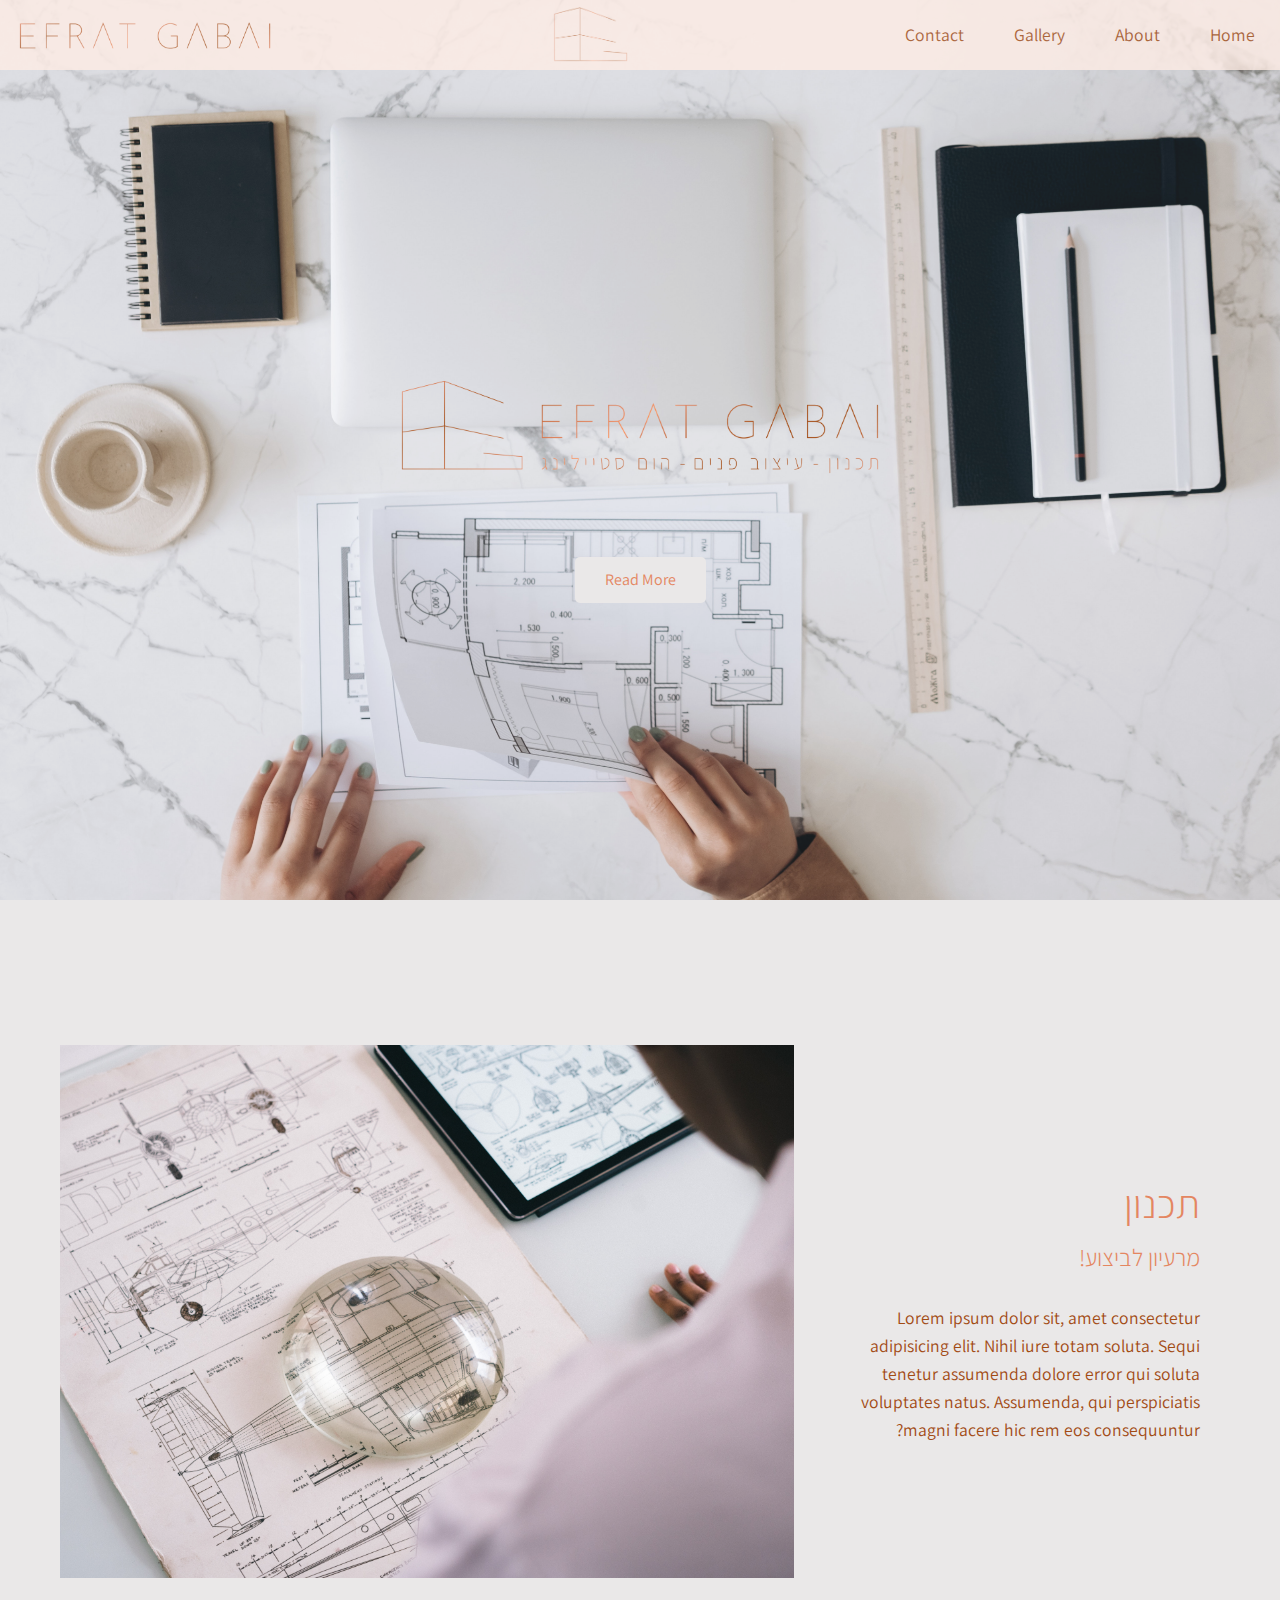
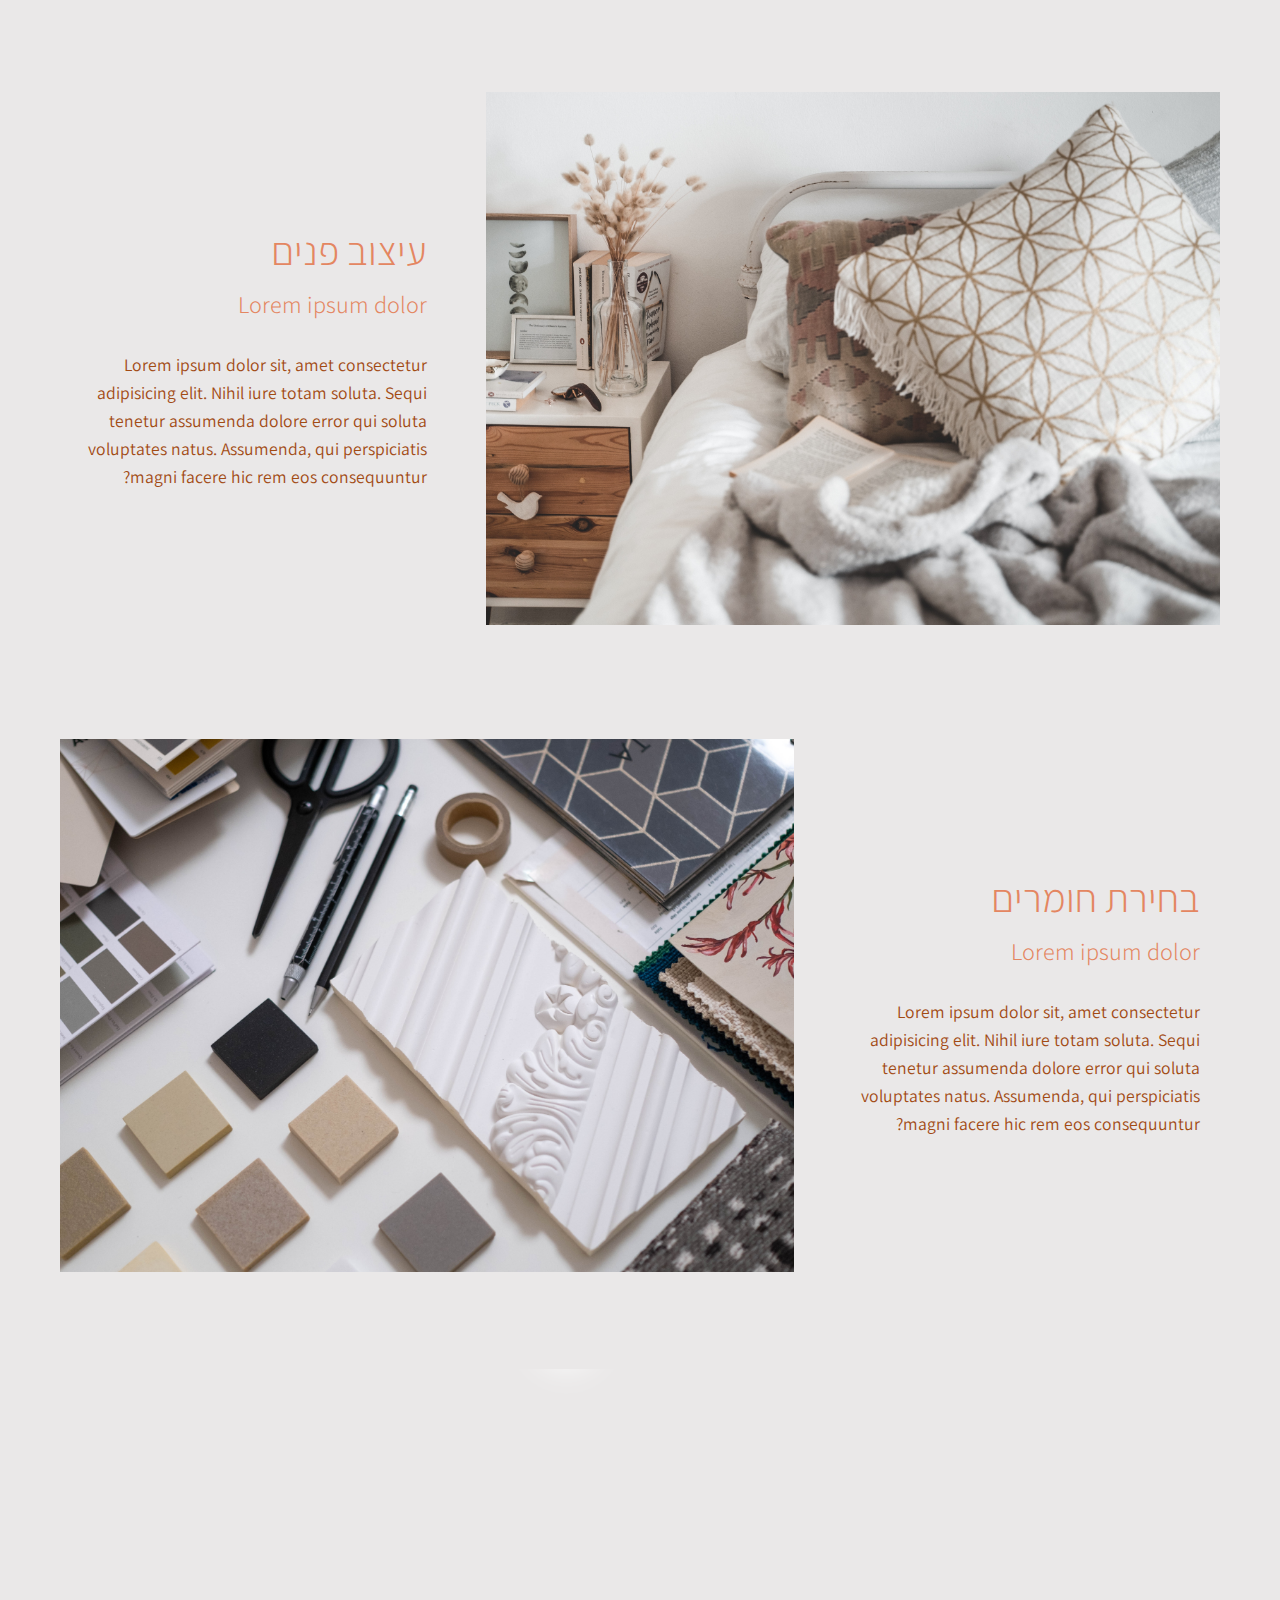
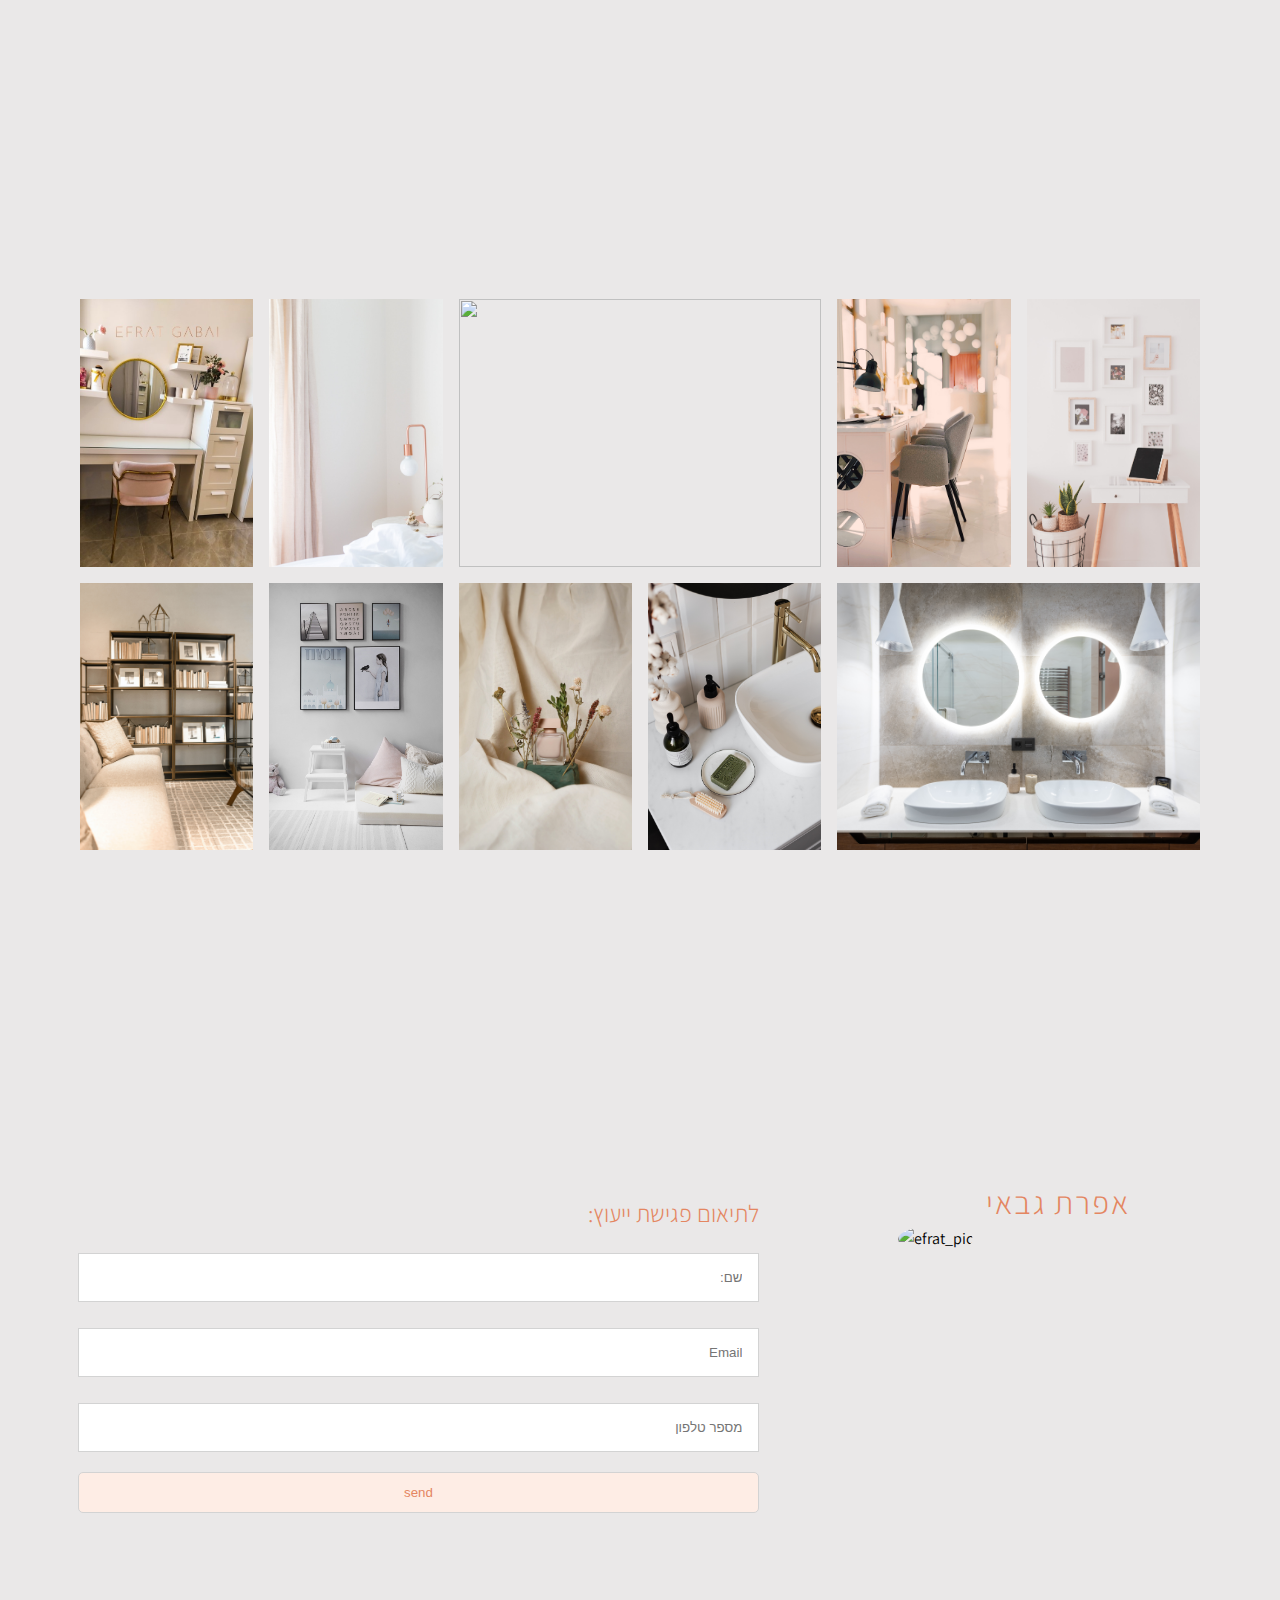
==== index.html @ 83a851bc "animation" ====
<!DOCTYPE html>
<html lang="en">
  <head>
    <meta charset="UTF-8" />
    <meta http-equiv="X-UA-Compatible" content="IE=edge" />
    <meta name="viewport" content="width=device-width, initial-scale=1.0" />
    <link rel="stylesheet" href="path/to/bootstrap/css/bootstrap.min.css" />
    <link rel="preconnect" href="https://fonts.googleapis.com" />
    <link rel="preconnect" href="https://fonts.gstatic.com" crossorigin />
    <link
      href="https://fonts.googleapis.com/css2?family=Assistant:wght@200;300&display=swap"
      rel="stylesheet"
    />
    <link
      rel="stylesheet"
      href="path/to/font-awesome/css/font-awesome.min.css"
    />

    <link rel="stylesheet" href="/styles/util.css" />
    <link rel="stylesheet" href="/styles/styles.css" />
    <title>Efrat Gabai</title>
  </head>
  <body>
    <header class="home" id="home">
      <div class="navbar">
        <div class="nav__logo-name"></div>
        <div class="nav__logo-sketch"></div>
        <ul>
          <li><a href="#home">Home</a></li>
          <li><a href="#about">About</a></li>
          <li><a href="#gallery">Gallery</a></li>
          <li><a href="#contact">Contact</a></li>
        </ul>
      </div>

      <div class="content">
        <div class="content__img"></div>
        <a href="#about" class="btn"> Read More</a>
      </div>
    </header>
    <section class="about" id="about">
      <div class="plan about-tab">
        <div class="about-tab__img">
          <img src="/styles/images/plan_image.jpg" alt="planing" />
        </div>
        <div class="about-tab__text" dir="rtl">
          <h1>תכנון</h1>
          <h2>מרעיון לביצוע!</h2>
          <p>
            Lorem ipsum dolor sit, amet consectetur adipisicing elit. Nihil iure
            totam soluta. Sequi tenetur assumenda dolore error qui soluta
            voluptates natus. Assumenda, qui perspiciatis magni facere hic rem
            eos consequuntur?
          </p>
        </div>
      </div>
      <div class="design about-tab" dir="rtl">
        <div class="about-tab__img">
          <img src="/styles/images/design_image.jpg" alt="design" />
        </div>
        <div class="about-tab__text" dir="rtl">
          <h1>עיצוב פנים</h1>
          <h2>Lorem ipsum dolor</h2>
          <p>
            Lorem ipsum dolor sit, amet consectetur adipisicing elit. Nihil iure
            totam soluta. Sequi tenetur assumenda dolore error qui soluta
            voluptates natus. Assumenda, qui perspiciatis magni facere hic rem
            eos consequuntur?
          </p>
        </div>
      </div>
      <div class="select about-tab">
        <div class="about-tab__img">
          <img src="/styles/images/select-image.jpg" alt="planing" />
        </div>
        <div class="about-tab__text" dir="rtl">
          <h1>בחירת חומרים</h1>
          <h2>Lorem ipsum dolor</h2>
          <p>
            Lorem ipsum dolor sit, amet consectetur adipisicing elit. Nihil iure
            totam soluta. Sequi tenetur assumenda dolore error qui soluta
            voluptates natus. Assumenda, qui perspiciatis magni facere hic rem
            eos consequuntur?
          </p>
        </div>
    </section>
    <section class="anim">
      <div class="lamp"></div>
      <div class="pic"><div class="efrat"></div></div>
      <div class="plant"></div>
      <div class="sofa"></div>
      
    </section>
    <section class="gallery" id="gallery">
            <!-- <h1>השראה</h1> -->
        <div class="gallery__images">
            <div class="gallery__pic"><img src="/styles/images/gallery/gallery_1.jpg" alt=""></div>
        <div class="gallery__pic"><img src="/styles/images/gallery/gallery_2.jpg" alt=""></div>
        <div class="gallery__pic"><img src="/styles/images/gallery/gallery_3.jpg" alt=""></div>
        <!-- <div class="gallery__pic"><img src="/styles/images/gallery/gallery_4.jpg" alt=""></div> -->
        <div class="gallery__pic"><img src="/styles/images/gallery/gallery_5.jpg" alt=""></div>
        <div class="gallery__pic"><img src="/styles/images/gallery/gallery_6.jpg" alt=""></div>
        <div class="gallery__pic"><img src="/styles/images/gallery/gallery_7.jpg" alt=""></div>
        <div class="gallery__pic"><img src="/styles/images/gallery/gallery_8.jpg" alt=""></div>
        <div class="gallery__pic"><img src="/styles/images/gallery/gallery_9.jpg" alt=""></div>
        <div class="gallery__pic"><img src="/styles/images/gallery/gallery_10.jpg" alt=""></div>
        <div class="gallery__pic"><img src="/styles/images/gallery/gallery_11.jpg" alt=""></div>
        <!-- <div class="gallery__pic"><img src="/styles/images/gallery/gallery_12.jpg" alt=""></div> -->
        </div>
    </section>
    <section class="contact" id="contact">
        <div class="contact__callback" dir="rtl">
            <h2>לתיאום פגישת ייעוץ:</h2>
            <form action="">
                <label for="name"></label>
                <input type="text" name="name" placeholder="שם:">
                
                <label for="email"></label>
                <input type="email" name="email" placeholder="Email">
                
                <label for="phone"></label>
                <input type="text" name="phone" placeholder="מספר טלפון">
                
                <input type="submit" value="send" class="btn">
            </form>
        </div>
        <div class="contact__pic">
          <h1>אפרת גבאי</h1>
          <img src="/styles/images/efrat_pic.jpg" alt="efrat_pic">
        </div>
    </section>
  </body>
</html>
---- styles/util.css ----
:root {
  --color_1: #a24b14;
  --color_2: #e48661;
  --color_3: #ff8f56;
  --color_4: #eae8e8;
  --color_5: rgba(254, 237, 229, 1);
}

.btn {
  cursor: pointer;
  display: inline-block;
  padding: 10px 30px;
  /* padding: 0.6rem 1.9rem; */
  color: var(--color_2);
  background-color: var(--color_4);
  border: none;
  border-radius: 5px;
}

.btn:hover {
  opacity: 0.8;
}

/* i {
  font-size: 2rem;
  color: black;
} */
---- styles/styles.css ----
* {
  margin: 0;
  padding: 0;
  box-sizing: border-box;
}

body {
  font-family: "Assistant", sans-serif;
  color: black;
  line-height: 1.6;
  background-color: var(--color_4);
}

ul {
  list-style: none;
}

a {
  text-decoration: none;
  color: black;
}

h1,
h2 {
  font-weight: 300;
  line-height: 1.2;
  color: var(--color_2);
}

p {
  margin: 10px 0;
}

img {
  width: 100%;
  height: 100%;
  object-fit: cover;
}

.navbar {
  display: flex;
  justify-content: space-between;
  background-color: var(--color_5);
  width: 100%;
  height: 70px;
  position: fixed;
  top: 0px;
  opacity: 0.8;
}

.nav__logo-name {
  display: inline;
  background: url(/styles/images/small-name_logo.png) no-repeat center center/
    cover;
  background-size: 300px;
  height: 100%;
  width: 300px;
  /* margin-left: 10px; */
}

.nav__logo-sketch {
  background: url(/styles/images/sketh_logo_mordi.png) no-repeat center center/
    cover;
  background-size: 75px;
  height: 100%;
  width: 10%;
  image-rendering: auto;
}

.navbar ul {
  text-align: center;
  display: flex;
  flex-direction: row-reverse;
}

.navbar ul li {
  display: flex;
  align-items: center;
}

.navbar a {
  color: var(--color_1);
  padding: 5px 20px;
  margin: 0px 5px;
  font-size: 1.1rem;
  position: relative;
}

/* .navbar a::before {
  content: "";
  border-top: 1px solid var(--color_2);
  transition: all 0.3s;
  position: absolute;
  width: 0%;
  left: 5px;
}

.navbar a:hover::before {
  width: 80%;
} */
.navbar a::after {
  content: "";
  border-top: 1px solid var(--color_2);
  transition: all 0.3s;
  position: absolute;
  width: 0%;
  right: 10px;
  bottom: 0;
}

.navbar a:hover::after {
  width: 75%;
}

.home {
  background: url(/styles/images/hero_background.jpg) no-repeat center center/
    cover;
  height: 100vh;
  width: 100%;
  position: relative;
  display: flex;
  align-items: center;
  justify-content: center;
  color: var(--color_1);
}

.home::before {
  content: "";
  position: absolute;
  top: 0;
  left: 0;
  width: 100%;
  height: 100%;
  background-color: var(--color_4);
  opacity: 0.1;
}

.home * {
  z-index: 10;
}

.content {
  display: flex;
  flex-direction: column;
  align-items: center;
  justify-content: center;
}

.content__img {
  position: relative;
  background: url(/styles/images/full_logo.png) no-repeat center center/ cover;
  background-size: 550px;
  height: 300px;
  width: 500px;
  image-rendering: auto;
  z-index: 10;
}
/* 
.content__img::before {
  content: "";
  position: absolute;
  top: 10%;
  left: -5%;
  width: 110%;
  height: 80%;
  background-color: var(--color_4);
  border-radius: 5px;
  opacity: 0.2;
  z-index: -1;
} */

.content > .btn {
  transform: translateY(-20px);
}

.about {
  background-color: var(--color_4);
  /* height: 100vh;
  width: 100%; */
  position: relative;
  padding-top: 10%;
}

.about-tab {
  /* border: violet 1px solid; */
  height: 63vh;
  width: 100%;
  display: grid;

  grid-template-columns: repeat(3, 1fr);
  /* margin-top: 10%; */
  margin-bottom: 5rem;
}

.about-tab__img {
  grid-column: 1 / span 2;
  height: 63vh;
  width: 100%;
  padding: 2% 7%;
}

.about-tab__text {
  display: flex;
  flex-direction: column;
  align-items: flex-start;
  justify-content: center;
  color: var(--color_1);
  padding-right: 5rem;
}

.about-tab__text h1 {
  font-size: 2.5rem;
  padding-bottom: 1rem;
}
.about-tab__text h2 {
  padding-bottom: 2rem;
}

.about-tab__text p {
  margin: 0;
  font-size: 1.1rem;
}

.design > .about-tab__text {
  padding-left: 5rem;
  padding-right: 0;
}

.anim {
  height: 50vh;
  width: 60vw;
  background-color: var(--color_4);
  margin: auto;
  position: relative;
  overflow: hidden;
  animation: anim 7s infinite;
}
@keyframes anim {
  0% {
    opacity: 0;
  }
  50% {
    opacity: 1;
    background-color: var(--color_5);
  }
  90% {
    opacity: 1;
  }
  100% {
    background-color: var(--color_5);
  }
}

.sofa {
  background: url(/styles/images/anim/sofa.png) no-repeat center center/ cover;
  background-size: 70%;
  position: absolute;
  height: 60%;
  width: 80%;
  bottom: 0;
  left: 0;
  transform: translateY(220px);
  animation: sofa 7s infinite forwards 2s;
}
@keyframes sofa {
  10% {
    transform: translateY(-40px);
  }
  14% {
    transform: translateY(0);
  }
  18% {
    transform: translateY(-20px);
  }
  22% {
    transform: translateY(0);
  }
  100% {
    transform: translateY(0);
  }
}
.lamp {
  background: url(/styles/images/anim/lamp.png) center center/ cover;
  position: absolute;
  height: 40%;
  width: 20%;
  top: 0;
  left: 30%;
  transform: translateY(-150px);
  animation: lamp 7s infinite forwards 3.5s;
}
@keyframes lamp {
  0% {
    transform: rotate(90deg);
  }
  10% {
    transform: rotate(0);
    transform: translateY(20px);
  }
  15% {
    transform: translateY(0);
  }
  100% {
    transform: translateY(0);
  }
}
.pic {
  background: url(/styles/images/anim/pic.png) no-repeat center center/ cover;
  background-size: 120%;
  position: absolute;
  height: 50%;
  width: 20%;
  top: 10%;
  right: 5%;
  visibility: hidden;
  transform: rotate(720deg);
  animation: pic 7s infinite forwards 5s;
}
@keyframes pic {
  15% {
    visibility: visible;
    transform: rotate(0);
  }
  100% {
    transform: rotate(0);
  }
}
.plant {
  background: url(/styles/images/anim/plant.png) no-repeat center center/ cover;
  background-size: 85%;
  position: absolute;
  height: 75%;
  width: 20%;
  bottom: 0;
  right: 0;
  animation: plant 7s infinite forwards 6s;
  transform: scale(0);
}
@keyframes plant {
  15% {
    transform: scale(1);
  }
  100% {
    transform: scale(1);
  }
}
.efrat {
  background: url(/styles/images/small-sketh_logo.png) no-repeat center center/
    cover;
  position: absolute;
  background-size: 100%;
  height: 100%;
  width: 100%;
}

.gallery {
  padding: 5rem;
  height: 100vh;
  width: 100%;
  /* background-color: var(--color_5); */
}

.gallery__images {
  display: grid;
  grid-template-columns: repeat(6, 1fr);
  grid-template-rows: repeat(2, 1fr);
  grid-gap: 1rem;
}

/* .gallery__pic:nth-child(1) {
  grid-column: 1 / span 2;
  grid-row: 1 / span 2;
} */
.gallery__pic:nth-child(3) {
  grid-column: 3 / span 2;
}
.gallery__pic:nth-child(10) {
  grid-column: 5 / span 2;
}
/* .gallery__pic:nth-child(4) {
  grid-column: 4 / span 1;
} */

.gallery h1 {
  color: var(--color_1);
  font-size: 2.5rem;
  padding-bottom: 1rem;
  text-align: center;
  margin-bottom: 5rem;
}

.contact {
  height: 60vh;
  width: 100%;
  display: flex;
  justify-content: space-around;
  padding: 4rem 0;
}

.contact__callback {
  display: flex;
  flex-direction: column;
  /* padding: 0 1rem; */
  padding: 1rem 3rem;
}

.contact__callback label {
  display: inline-block;
  margin-bottom: 5px;
}
.contact__callback input {
  width: 100%;
  padding: 1rem;
  border: 1px solid lightgray;
}

.contact__callback .btn {
  background-color: var(--color_5);
  padding: 12px 0px;
  margin-top: 20px;
}

.contact__pic {
  height: 100%;
  width: 30%;
  align-self: center;
  padding: 0 2rem;
}

.contact__pic img {
  /* border: solid 2px rgb(141, 144, 145); */
  border-radius: 50%;
}

.contact__pic h1 {
  text-align: center;
  padding-bottom: 5px;
  letter-spacing: 2px;
}

@media (max-width: 800px) {
  body {
    font-size: 0.9rem;
  }
  .nav__logo-name {
    display: none;
  }

  .nav__logo-sketch {
    display: none;
  }

  .navbar {
    justify-content: space-around;
    height: 50px;
  }

  .content__img {
    background-size: 450px;
  }

  .content .btn {
    padding: 8px 20px;
  }

  .about-tab {
    height: 63vh;
    width: 100%;
    display: grid;

    grid-template-columns: repeat(1, 1fr);
    margin-bottom: 5rem;
  }

  .about-tab__img {
    height: 33vh;
    width: 100%;
    padding: 2% 7%;
  }

  .about-tab__text {
    padding: 2% 7%;
  }

  .design > .about-tab__text {
    padding: 2% 7%;
  }

  .gallery {
    padding: 20px 15px;
    height: auto;
  }

  .contact {
    display: flex;
    flex-direction: column-reverse;
    height: 100vh;
    padding-top: 5rem;
    margin-bottom: 2rem;
  }

  .contact__pic {
    height: 40vh;
    width: 100%;
    align-self: center;
    padding: 0 2rem;
    margin-bottom: 2rem;
  }

  .contact__callback {
    height: 40vh;
  }
}
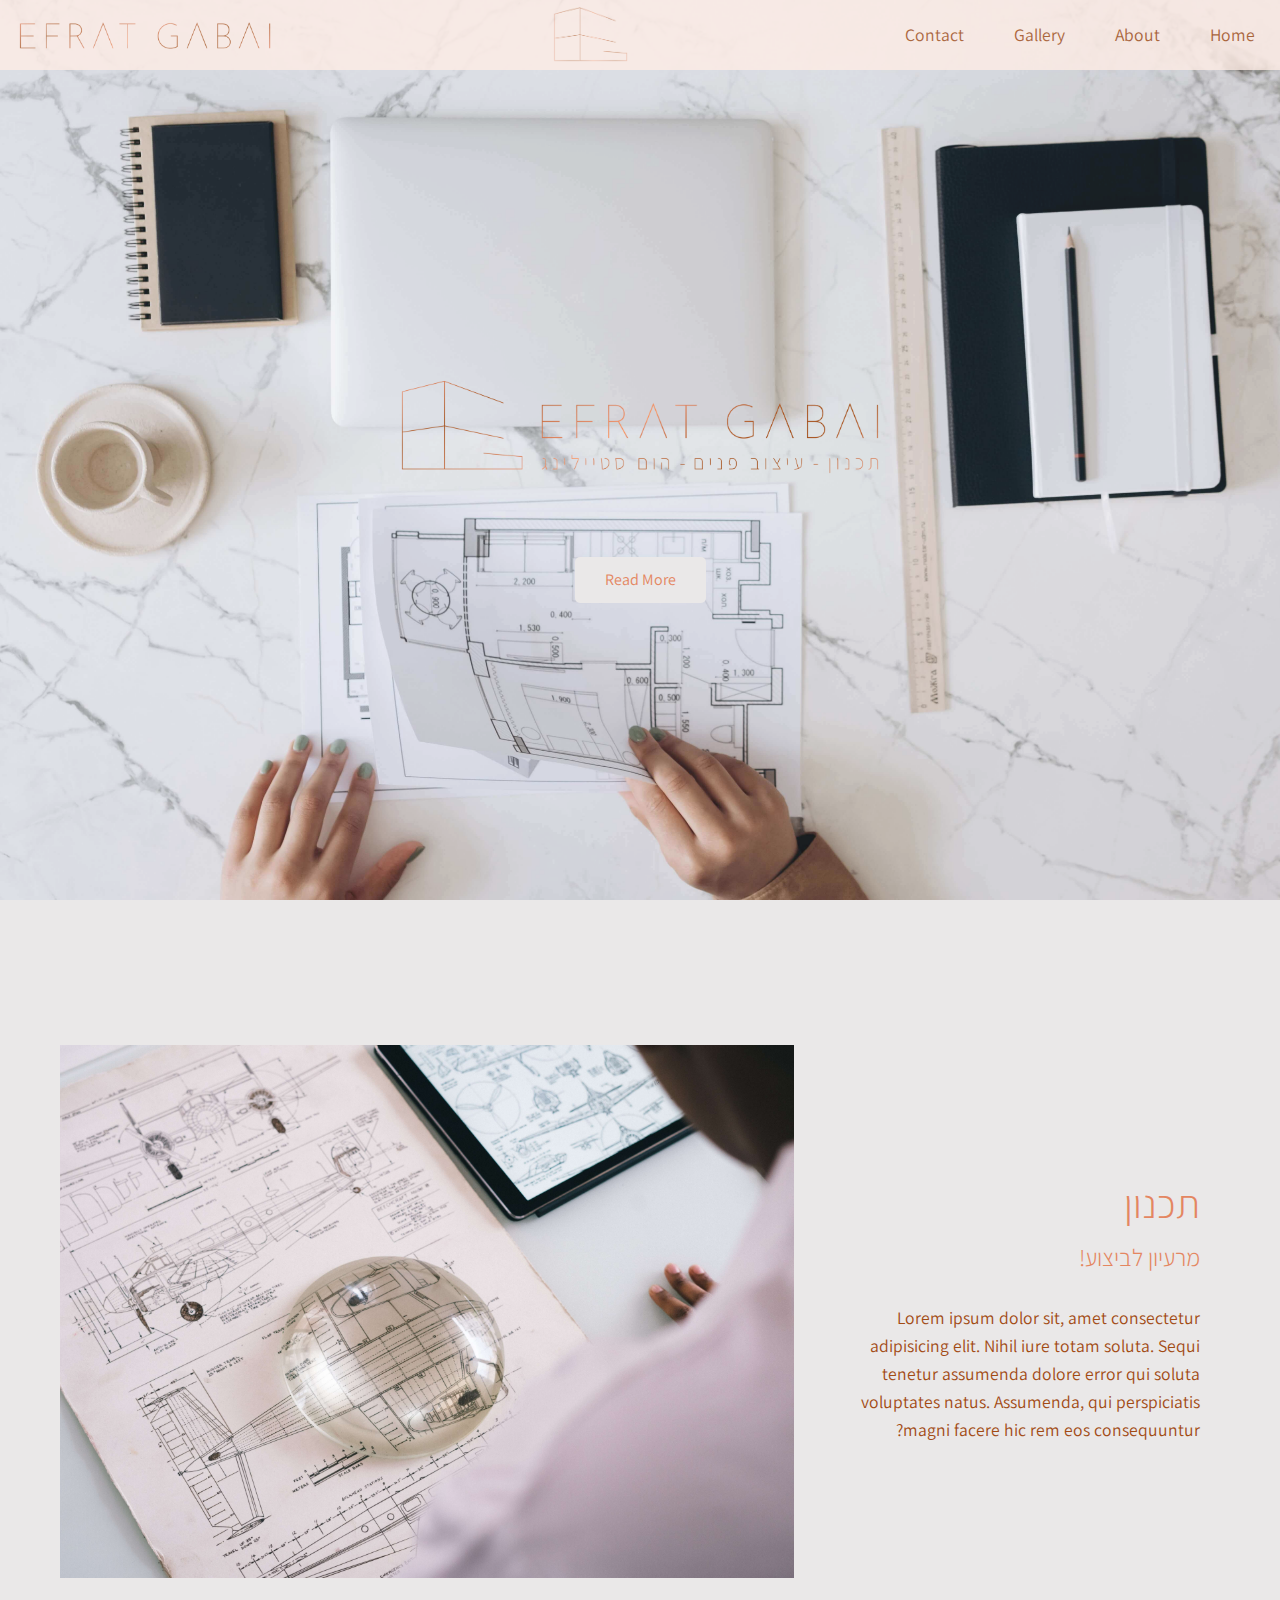
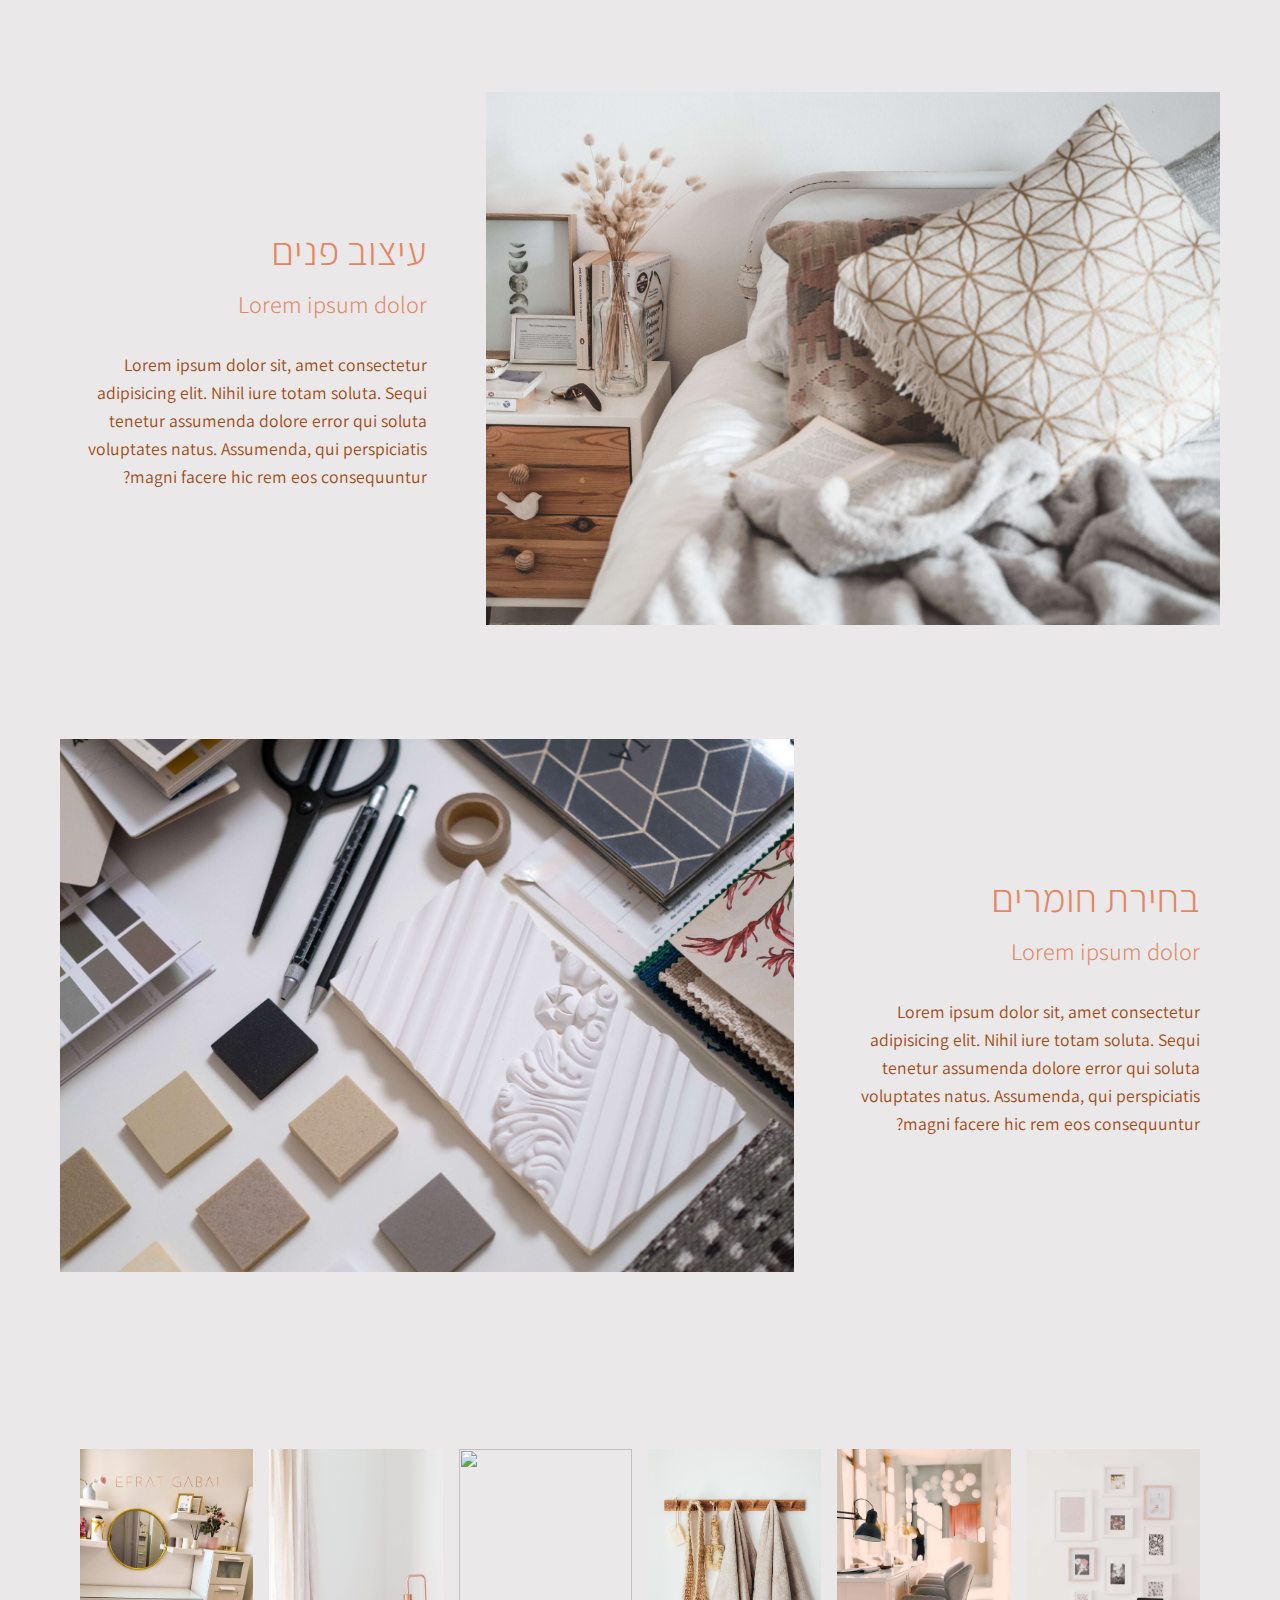
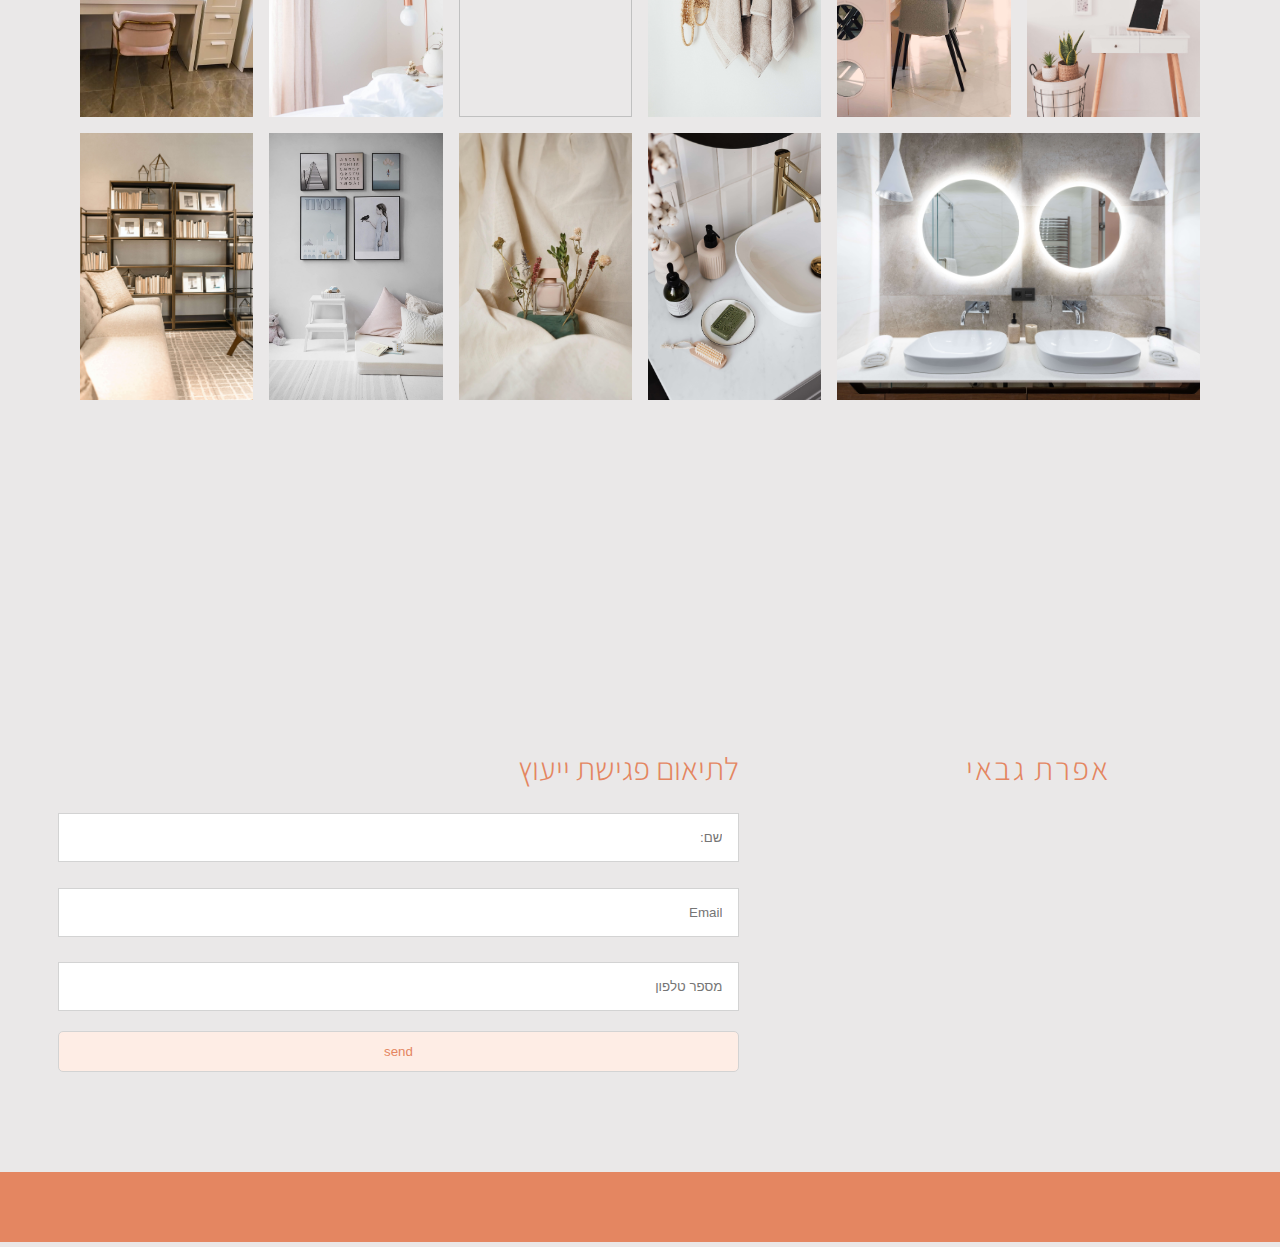
==== commit 1188a837: "smaller images" ====
--- a/index.html
+++ b/index.html
@@ -4,21 +4,18 @@
     <meta charset="UTF-8" />
     <meta http-equiv="X-UA-Compatible" content="IE=edge" />
     <meta name="viewport" content="width=device-width, initial-scale=1.0" />
-    <link rel="stylesheet" href="path/to/bootstrap/css/bootstrap.min.css" />
+    <link rel="stylesheet" href="https://necolas.github.io/normalize.css/8.0.1/normalize.css">
+    <link rel="stylesheet" href="/styles/all.css">
+    <link rel="stylesheet" href="/styles/brands.css">
     <link rel="preconnect" href="https://fonts.googleapis.com" />
     <link rel="preconnect" href="https://fonts.gstatic.com" crossorigin />
     <link
       href="https://fonts.googleapis.com/css2?family=Assistant:wght@200;300&display=swap"
       rel="stylesheet"
     />
-    <link
-      rel="stylesheet"
-      href="path/to/font-awesome/css/font-awesome.min.css"
-    />
-
     <link rel="stylesheet" href="/styles/util.css" />
     <link rel="stylesheet" href="/styles/styles.css" />
-    <title>Efrat Gabai</title>
+    <title>Efrat Gabai | Home Decor</title>
   </head>
   <body>
     <header class="home" id="home">
@@ -84,20 +81,19 @@
           </p>
         </div>
     </section>
-    <section class="anim">
+    <!-- <section class="anim">
       <div class="lamp"></div>
       <div class="pic"><div class="efrat"></div></div>
       <div class="plant"></div>
       <div class="sofa"></div>
-      
-    </section>
+    </section> -->
     <section class="gallery" id="gallery">
             <!-- <h1>השראה</h1> -->
         <div class="gallery__images">
             <div class="gallery__pic"><img src="/styles/images/gallery/gallery_1.jpg" alt=""></div>
         <div class="gallery__pic"><img src="/styles/images/gallery/gallery_2.jpg" alt=""></div>
         <div class="gallery__pic"><img src="/styles/images/gallery/gallery_3.jpg" alt=""></div>
-        <!-- <div class="gallery__pic"><img src="/styles/images/gallery/gallery_4.jpg" alt=""></div> -->
+        <div class="gallery__pic"><img src="/styles/images/gallery/gallery_4.jpg" alt=""></div>
         <div class="gallery__pic"><img src="/styles/images/gallery/gallery_5.jpg" alt=""></div>
         <div class="gallery__pic"><img src="/styles/images/gallery/gallery_6.jpg" alt=""></div>
         <div class="gallery__pic"><img src="/styles/images/gallery/gallery_7.jpg" alt=""></div>
@@ -105,12 +101,11 @@
         <div class="gallery__pic"><img src="/styles/images/gallery/gallery_9.jpg" alt=""></div>
         <div class="gallery__pic"><img src="/styles/images/gallery/gallery_10.jpg" alt=""></div>
         <div class="gallery__pic"><img src="/styles/images/gallery/gallery_11.jpg" alt=""></div>
-        <!-- <div class="gallery__pic"><img src="/styles/images/gallery/gallery_12.jpg" alt=""></div> -->
         </div>
     </section>
     <section class="contact" id="contact">
         <div class="contact__callback" dir="rtl">
-            <h2>לתיאום פגישת ייעוץ:</h2>
+            <h1>לתיאום פגישת ייעוץ</h1>
             <form action="">
                 <label for="name"></label>
                 <input type="text" name="name" placeholder="שם:">
@@ -129,5 +124,9 @@
           <img src="/styles/images/efrat_pic.jpg" alt="efrat_pic">
         </div>
     </section>
+    <footer>
+      <a href="#"><i class="fab fa-instagram"></i></a>
+      <i class="fab fa-github-square"></i>
+    </footer>
   </body>
 </html>
--- a/styles/brands.css
+++ b/styles/brands.css
@@ -0,0 +1,15 @@
+/*!
+ * Font Awesome Free 5.15.4 by @fontawesome - https://fontawesome.com
+ * License - https://fontawesome.com/license/free (Icons: CC BY 4.0, Fonts: SIL OFL 1.1, Code: MIT License)
+ */
+@font-face {
+  font-family: 'Font Awesome 5 Brands';
+  font-style: normal;
+  font-weight: 400;
+  font-display: block;
+  src: url("../webfonts/fa-brands-400.eot");
+  src: url("../webfonts/fa-brands-400.eot?#iefix") format("embedded-opentype"), url("../webfonts/fa-brands-400.woff2") format("woff2"), url("../webfonts/fa-brands-400.woff") format("woff"), url("../webfonts/fa-brands-400.ttf") format("truetype"), url("../webfonts/fa-brands-400.svg#fontawesome") format("svg"); }
+
+.fab {
+  font-family: 'Font Awesome 5 Brands';
+  font-weight: 400; }
--- a/styles/util.css
+++ b/styles/util.css
@@ -4,6 +4,10 @@
   --color_3: #ff8f56;
   --color_4: #eae8e8;
   --color_5: rgba(254, 237, 229, 1);
+}
+
+html {
+  scroll-behavior: smooth;
 }
 
 .btn {
--- a/styles/styles.css
+++ b/styles/styles.css
@@ -233,7 +233,7 @@
   margin: auto;
   position: relative;
   overflow: hidden;
-  animation: anim 7s infinite;
+  animation: anim 7s forwards;
 }
 @keyframes anim {
   0% {
@@ -260,7 +260,7 @@
   bottom: 0;
   left: 0;
   transform: translateY(220px);
-  animation: sofa 7s infinite forwards 2s;
+  animation: sofa 7s forwards 2s;
 }
 @keyframes sofa {
   10% {
@@ -287,7 +287,7 @@
   top: 0;
   left: 30%;
   transform: translateY(-150px);
-  animation: lamp 7s infinite forwards 3.5s;
+  animation: lamp 7s forwards 3.5s;
 }
 @keyframes lamp {
   0% {
@@ -306,7 +306,7 @@
 }
 .pic {
   background: url(/styles/images/anim/pic.png) no-repeat center center/ cover;
-  background-size: 120%;
+  background-size: 110%;
   position: absolute;
   height: 50%;
   width: 20%;
@@ -314,7 +314,7 @@
   right: 5%;
   visibility: hidden;
   transform: rotate(720deg);
-  animation: pic 7s infinite forwards 5s;
+  animation: pic 7s forwards 5s;
 }
 @keyframes pic {
   15% {
@@ -322,6 +322,7 @@
     transform: rotate(0);
   }
   100% {
+    visibility: visible;
     transform: rotate(0);
   }
 }
@@ -333,7 +334,7 @@
   width: 20%;
   bottom: 0;
   right: 0;
-  animation: plant 7s infinite forwards 6s;
+  animation: plant 7s forwards 6s;
   transform: scale(0);
 }
 @keyframes plant {
@@ -348,7 +349,7 @@
   background: url(/styles/images/small-sketh_logo.png) no-repeat center center/
     cover;
   position: absolute;
-  background-size: 100%;
+  background-size: 90%;
   height: 100%;
   width: 100%;
 }
@@ -371,10 +372,10 @@
   grid-column: 1 / span 2;
   grid-row: 1 / span 2;
 } */
-.gallery__pic:nth-child(3) {
+/* .gallery__pic:nth-child(3) {
   grid-column: 3 / span 2;
-}
-.gallery__pic:nth-child(10) {
+} */
+.gallery__pic:nth-child(11) {
   grid-column: 5 / span 2;
 }
 /* .gallery__pic:nth-child(4) {
@@ -390,18 +391,17 @@
 }
 
 .contact {
-  height: 60vh;
+  /* height: 60vh; */
   width: 100%;
   display: flex;
   justify-content: space-around;
-  padding: 4rem 0;
+  padding: 5rem 0;
 }
 
 .contact__callback {
   display: flex;
   flex-direction: column;
-  /* padding: 0 1rem; */
-  padding: 1rem 3rem;
+  padding: 0em 3rem;
 }
 
 .contact__callback label {
@@ -421,23 +421,39 @@
 }
 
 .contact__pic {
-  height: 100%;
-  width: 30%;
   align-self: center;
   padding: 0 2rem;
+  display: flex;
+  flex-direction: column;
+  align-items: center;
 }
 
 .contact__pic img {
+  height: 300px;
+  width: 400px;
   /* border: solid 2px rgb(141, 144, 145); */
   border-radius: 50%;
 }
 
 .contact__pic h1 {
+  justify-self: center;
   text-align: center;
   padding-bottom: 5px;
   letter-spacing: 2px;
 }
 
+footer {
+  height: 70px;
+  width: 100%;
+  background-color: var(--color_2);
+  display: flex;
+  justify-content: center;
+  align-items: center;
+  font-size: 50px;
+  color: var(--color_5);
+  font-family: "Font Awesome 5 Free";
+}
+
 @media (max-width: 800px) {
   body {
     font-size: 0.9rem;
@@ -456,7 +472,12 @@
   }
 
   .content__img {
-    background-size: 450px;
+    position: relative;
+    background-size: 400px;
+    height: 300px;
+    width: 100vw;
+    image-rendering: auto;
+    z-index: 10;
   }
 
   .content .btn {
@@ -484,6 +505,12 @@
 
   .design > .about-tab__text {
     padding: 2% 7%;
+  }
+
+  .anim {
+    margin-top: 7rem;
+    height: 50vh;
+    width: 80vw;
   }
 
   .gallery {
@@ -504,7 +531,7 @@
     width: 100%;
     align-self: center;
     padding: 0 2rem;
-    margin-bottom: 2rem;
+    margin-bottom: 80px;
   }
 
   .contact__callback {
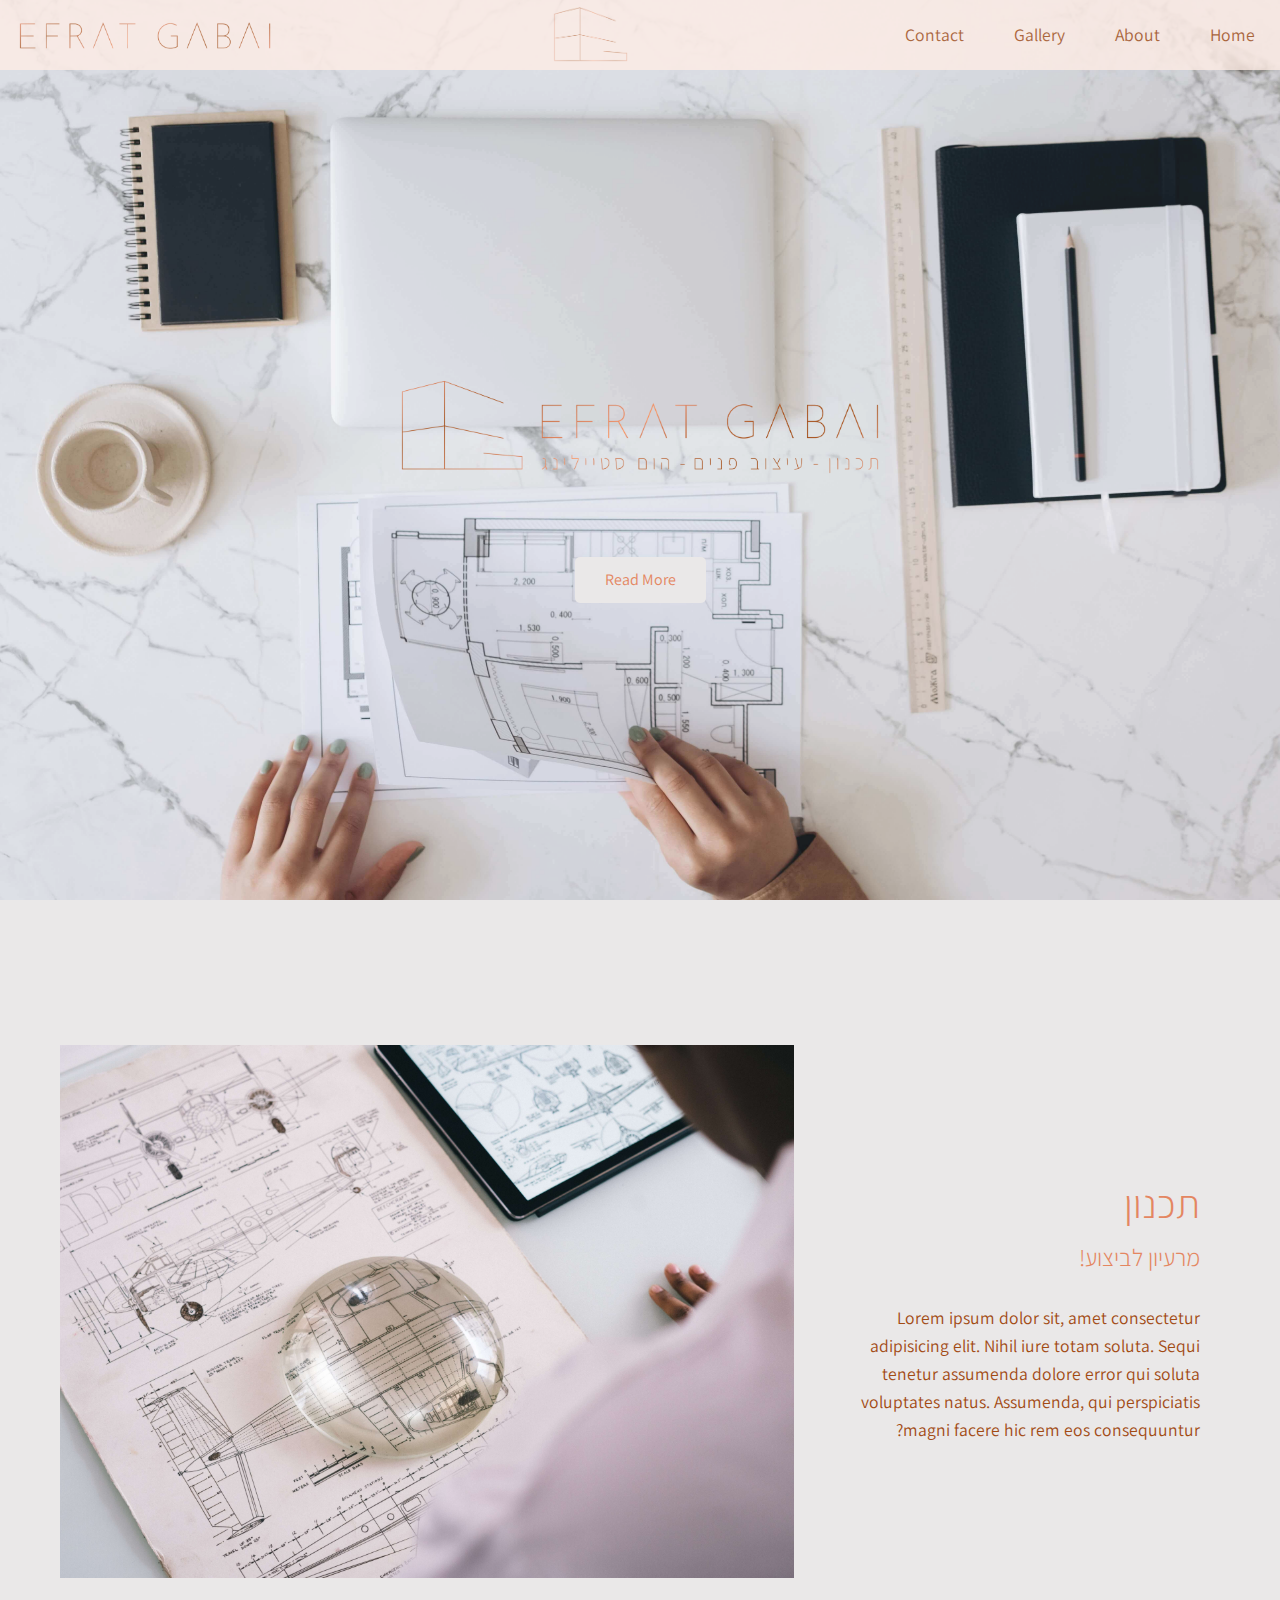
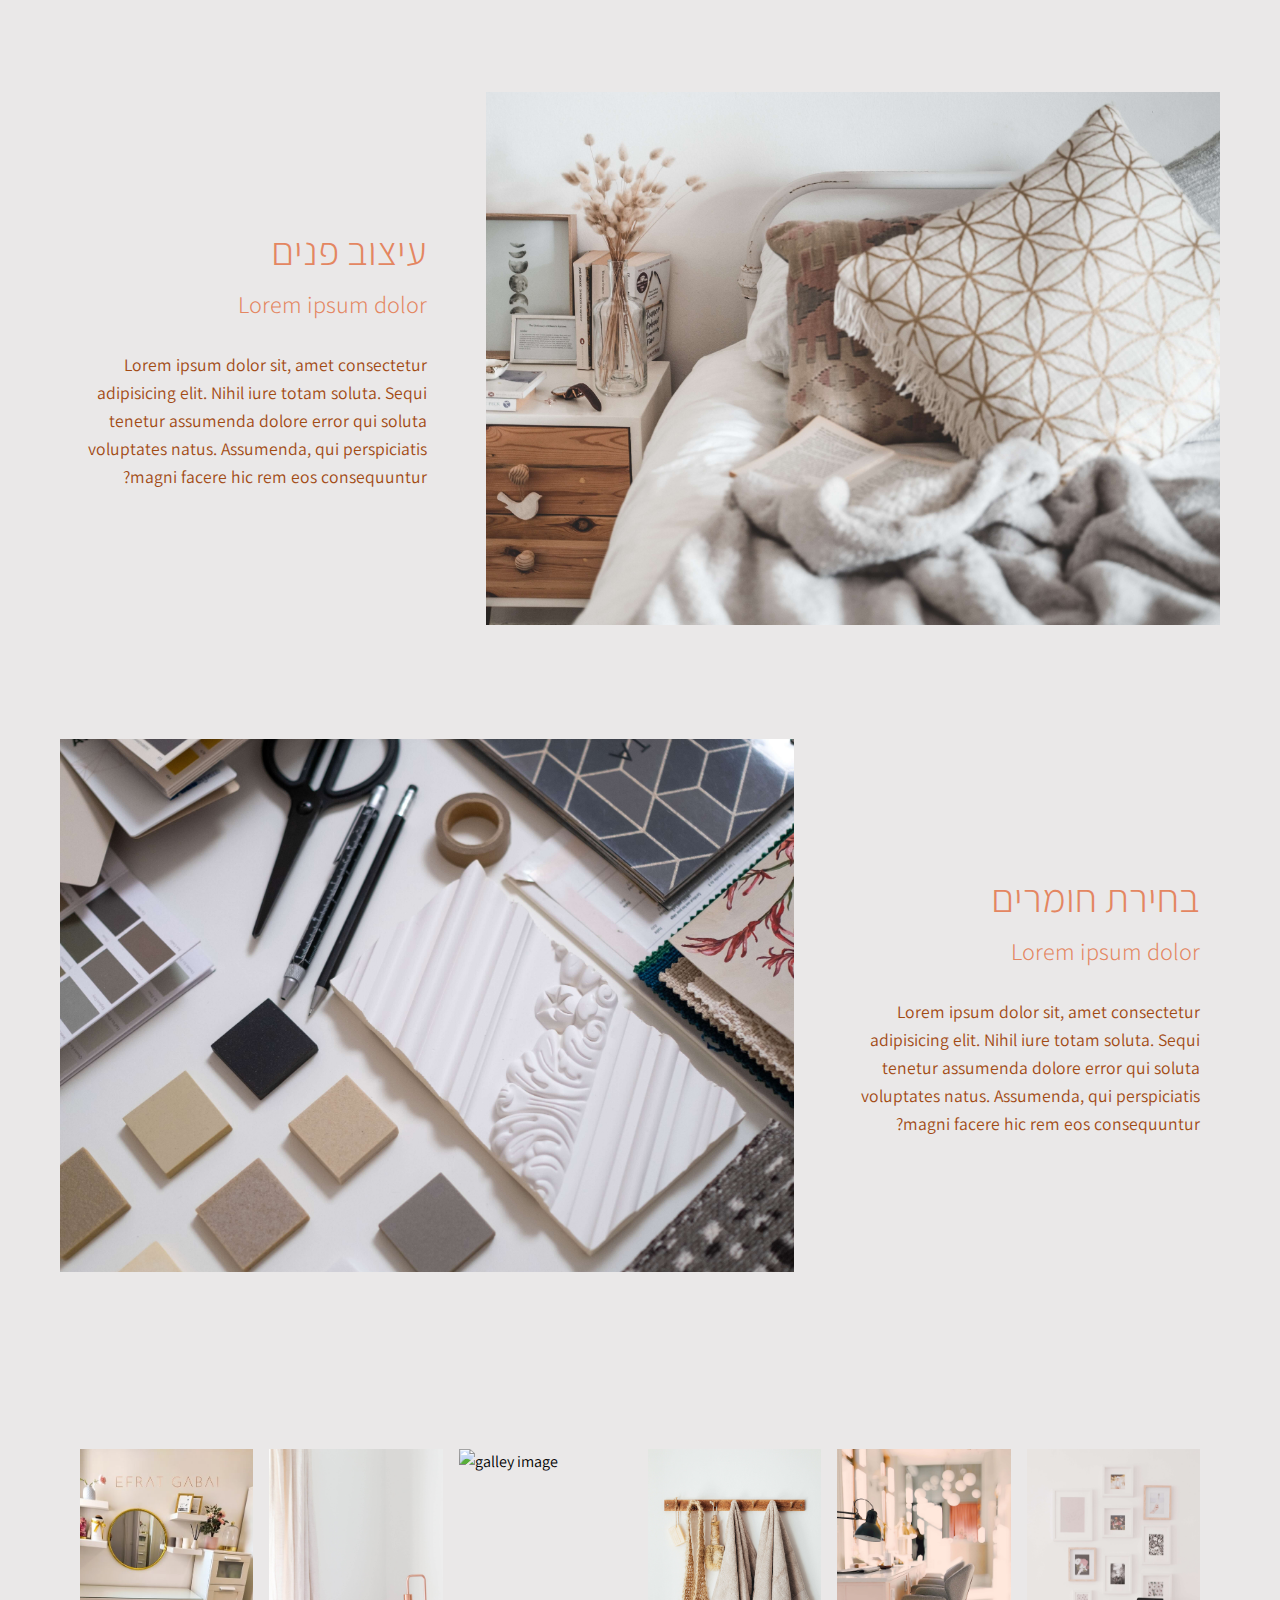
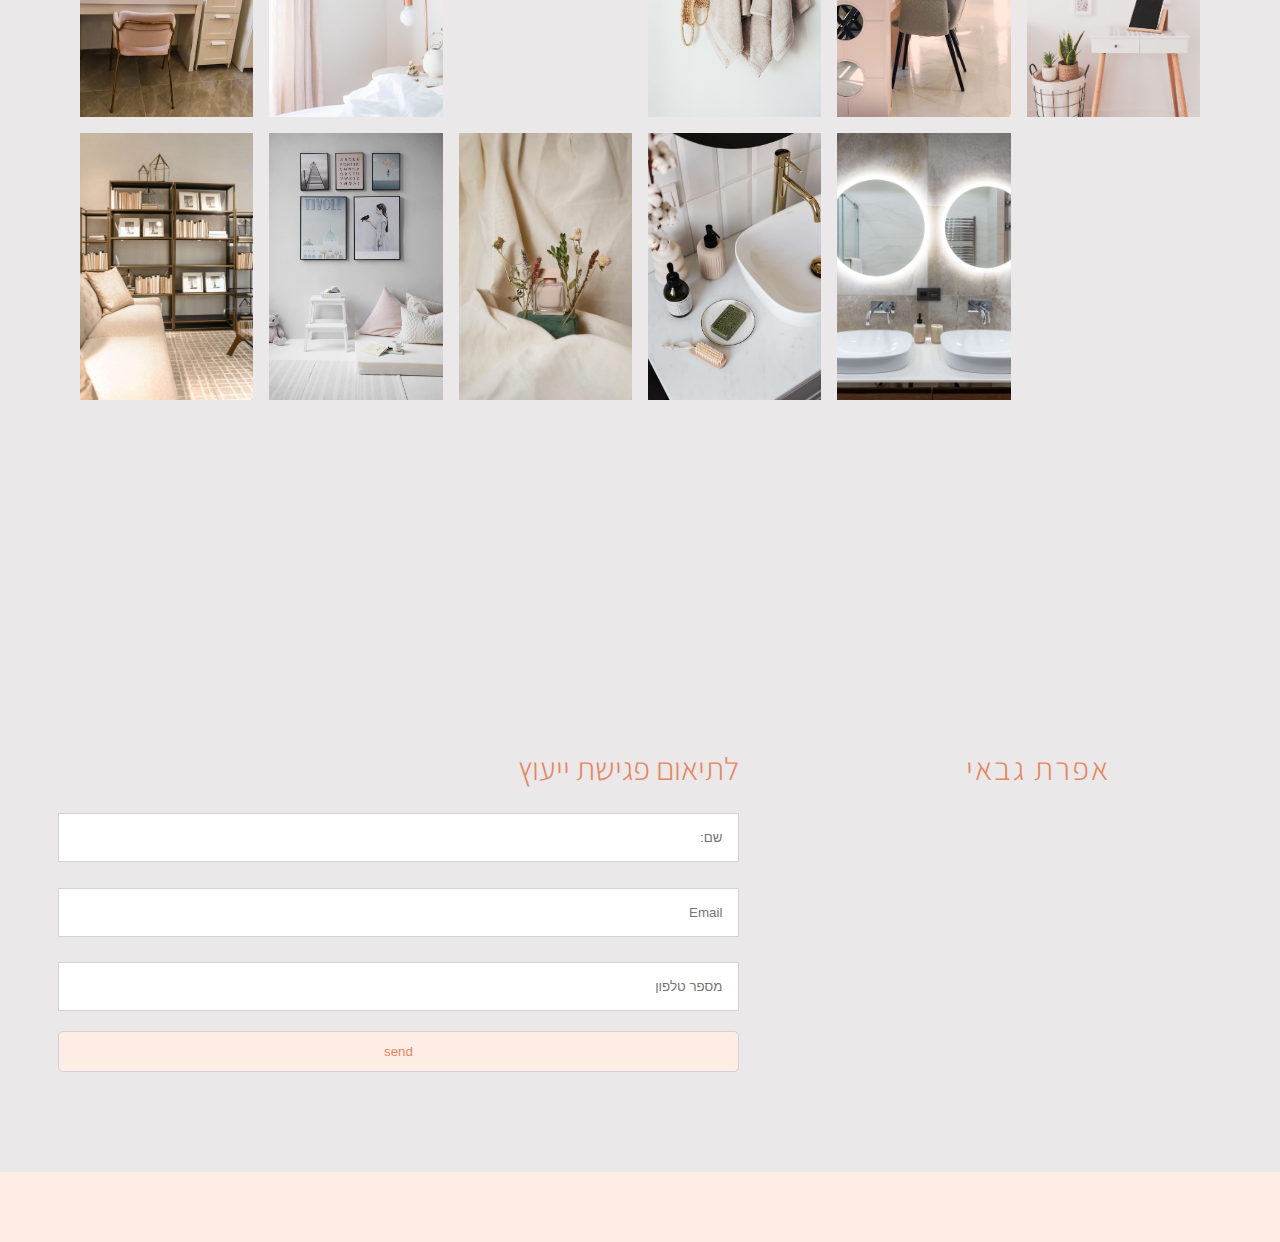
==== commit e75efc8e: "footer" ====
--- a/index.html
+++ b/index.html
@@ -5,14 +5,14 @@
     <meta http-equiv="X-UA-Compatible" content="IE=edge" />
     <meta name="viewport" content="width=device-width, initial-scale=1.0" />
     <link rel="stylesheet" href="https://necolas.github.io/normalize.css/8.0.1/normalize.css">
-    <link rel="stylesheet" href="/styles/all.css">
-    <link rel="stylesheet" href="/styles/brands.css">
     <link rel="preconnect" href="https://fonts.googleapis.com" />
     <link rel="preconnect" href="https://fonts.gstatic.com" crossorigin />
     <link
-      href="https://fonts.googleapis.com/css2?family=Assistant:wght@200;300&display=swap"
-      rel="stylesheet"
+    href="https://fonts.googleapis.com/css2?family=Assistant:wght@200;300&display=swap"
+    rel="stylesheet"
     />
+    <script src="https://kit.fontawesome.com/e52634a1a8.js" crossorigin="anonymous"></script>
+    <link rel="stylesheet" href="/styles/all.css">
     <link rel="stylesheet" href="/styles/util.css" />
     <link rel="stylesheet" href="/styles/styles.css" />
     <title>Efrat Gabai | Home Decor</title>
@@ -91,22 +91,22 @@
             <!-- <h1>השראה</h1> -->
         <div class="gallery__images">
             <div class="gallery__pic"><img src="/styles/images/gallery/gallery_1.jpg" alt=""></div>
-        <div class="gallery__pic"><img src="/styles/images/gallery/gallery_2.jpg" alt=""></div>
-        <div class="gallery__pic"><img src="/styles/images/gallery/gallery_3.jpg" alt=""></div>
-        <div class="gallery__pic"><img src="/styles/images/gallery/gallery_4.jpg" alt=""></div>
-        <div class="gallery__pic"><img src="/styles/images/gallery/gallery_5.jpg" alt=""></div>
-        <div class="gallery__pic"><img src="/styles/images/gallery/gallery_6.jpg" alt=""></div>
-        <div class="gallery__pic"><img src="/styles/images/gallery/gallery_7.jpg" alt=""></div>
-        <div class="gallery__pic"><img src="/styles/images/gallery/gallery_8.jpg" alt=""></div>
-        <div class="gallery__pic"><img src="/styles/images/gallery/gallery_9.jpg" alt=""></div>
-        <div class="gallery__pic"><img src="/styles/images/gallery/gallery_10.jpg" alt=""></div>
-        <div class="gallery__pic"><img src="/styles/images/gallery/gallery_11.jpg" alt=""></div>
+        <div class="gallery__pic"><img src="/styles/images/gallery/gallery_2.jpg" alt="galley image"></div>
+        <div class="gallery__pic"><img src="/styles/images/gallery/gallery_3.jpg" alt="galley image"></div>
+        <div class="gallery__pic"><img src="/styles/images/gallery/gallery_4.jpg" alt="galley image"></div>
+        <div class="gallery__pic"><img src="/styles/images/gallery/gallery_5.jpg" alt="galley image"></div>
+        <div class="gallery__pic"><img src="/styles/images/gallery/gallery_6.jpg" alt="galley image"></div>
+        <div class="gallery__pic"><img src="/styles/images/gallery/gallery_7.jpg" alt="galley image"></div>
+        <div class="gallery__pic"><img src="/styles/images/gallery/gallery_8.jpg" alt="galley image"></div>
+        <div class="gallery__pic"><img src="/styles/images/gallery/gallery_9.jpg" alt="galley image"></div>
+        <div class="gallery__pic"><img src="/styles/images/gallery/gallery_10.jpg" alt="galley image"></div>
+        <div class="gallery__pic"><img src="/styles/images/gallery/gallery_11.jpg" alt="galley image"></div>
         </div>
     </section>
     <section class="contact" id="contact">
         <div class="contact__callback" dir="rtl">
             <h1>לתיאום פגישת ייעוץ</h1>
-            <form action="">
+            <form action="" name="contact" method="POST" data-netlify="true">
                 <label for="name"></label>
                 <input type="text" name="name" placeholder="שם:">
                 
@@ -125,8 +125,9 @@
         </div>
     </section>
     <footer>
-      <a href="#"><i class="fab fa-instagram"></i></a>
-      <i class="fab fa-github-square"></i>
+      <a href="https://www.instagram.com/gabai_efrat/" target="_blank"></i><i class="fab fa-instagram"></i></a>
+      <a href="https://www.google.com/maps/place/%D7%90%D7%93%D7%A8%D7%99%D7%9B%D7%9C%D7%95%D7%AA,+%D7%A2%D7%99%D7%A6%D7%95%D7%91+%D7%A4%D7%A0%D7%99%D7%9D+%D7%95%D7%94%D7%95%D7%9D+%D7%A1%D7%98%D7%99%D7%99%D7%9C%D7%99%D7%A0%D7%92+-+%D7%90%D7%A4%D7%A8%D7%AA+%D7%92%D7%91%D7%90%D7%99%E2%80%AD/@31.784995,35.105943,12z/data=!4m2!3m1!1s0x0:0xb37eaf1ad20b0947?sa=X&ved=2ahUKEwjO8I78qpb0AhVTkFwKHYe_BDcQ_BJ6BAgsEAU"><i class="fab fa-google" target="_blank"></i></a>
+      <a href="https://wa.me/972506808891?text=%D7%94%D7%99%D7%99!%20%D7%90%D7%A9%D7%9E%D7%97%20%D7%9C%D7%A7%D7%91%D7%9C%20%D7%9E%D7%99%D7%93%D7%A2%20%D7%95%D7%94%D7%A6%D7%A2%D7%AA%20%D7%9E%D7%97%D7%99%D7%A8%20%D7%9C%D7%A2%D7%99%D7%A6%D7%95%D7%91%20%D7%A4%D7%A0%D7%99%D7%9D%20%D7%90%D7%95%20%D7%AA%D7%9B%D7%A0%D7%95%D7%9F%20%D7%A4%D7%A8%D7%95%D7%99%D7%99%D7%A7%D7%98" target="_blank"><i class="fab fa-whatsapp"></i></a>
     </footer>
   </body>
 </html>
--- a/styles/styles.css
+++ b/styles/styles.css
@@ -368,20 +368,6 @@
   grid-gap: 1rem;
 }
 
-/* .gallery__pic:nth-child(1) {
-  grid-column: 1 / span 2;
-  grid-row: 1 / span 2;
-} */
-/* .gallery__pic:nth-child(3) {
-  grid-column: 3 / span 2;
-} */
-.gallery__pic:nth-child(11) {
-  grid-column: 5 / span 2;
-}
-/* .gallery__pic:nth-child(4) {
-  grid-column: 4 / span 1;
-} */
-
 .gallery h1 {
   color: var(--color_1);
   font-size: 2.5rem;
@@ -445,13 +431,23 @@
 footer {
   height: 70px;
   width: 100%;
-  background-color: var(--color_2);
+  background-color: var(--color_5);
   display: flex;
   justify-content: center;
   align-items: center;
   font-size: 50px;
-  color: var(--color_5);
-  font-family: "Font Awesome 5 Free";
+}
+footer a {
+  color: var(--color_2);
+  font-size: 2rem;
+  padding: 4px 10px;
+  margin: 0 10px;
+  border: none;
+  border-radius: 5px;
+}
+footer a:hover {
+  opacity: 0.8;
+  transition: all 0.3s;
 }
 
 @media (max-width: 800px) {
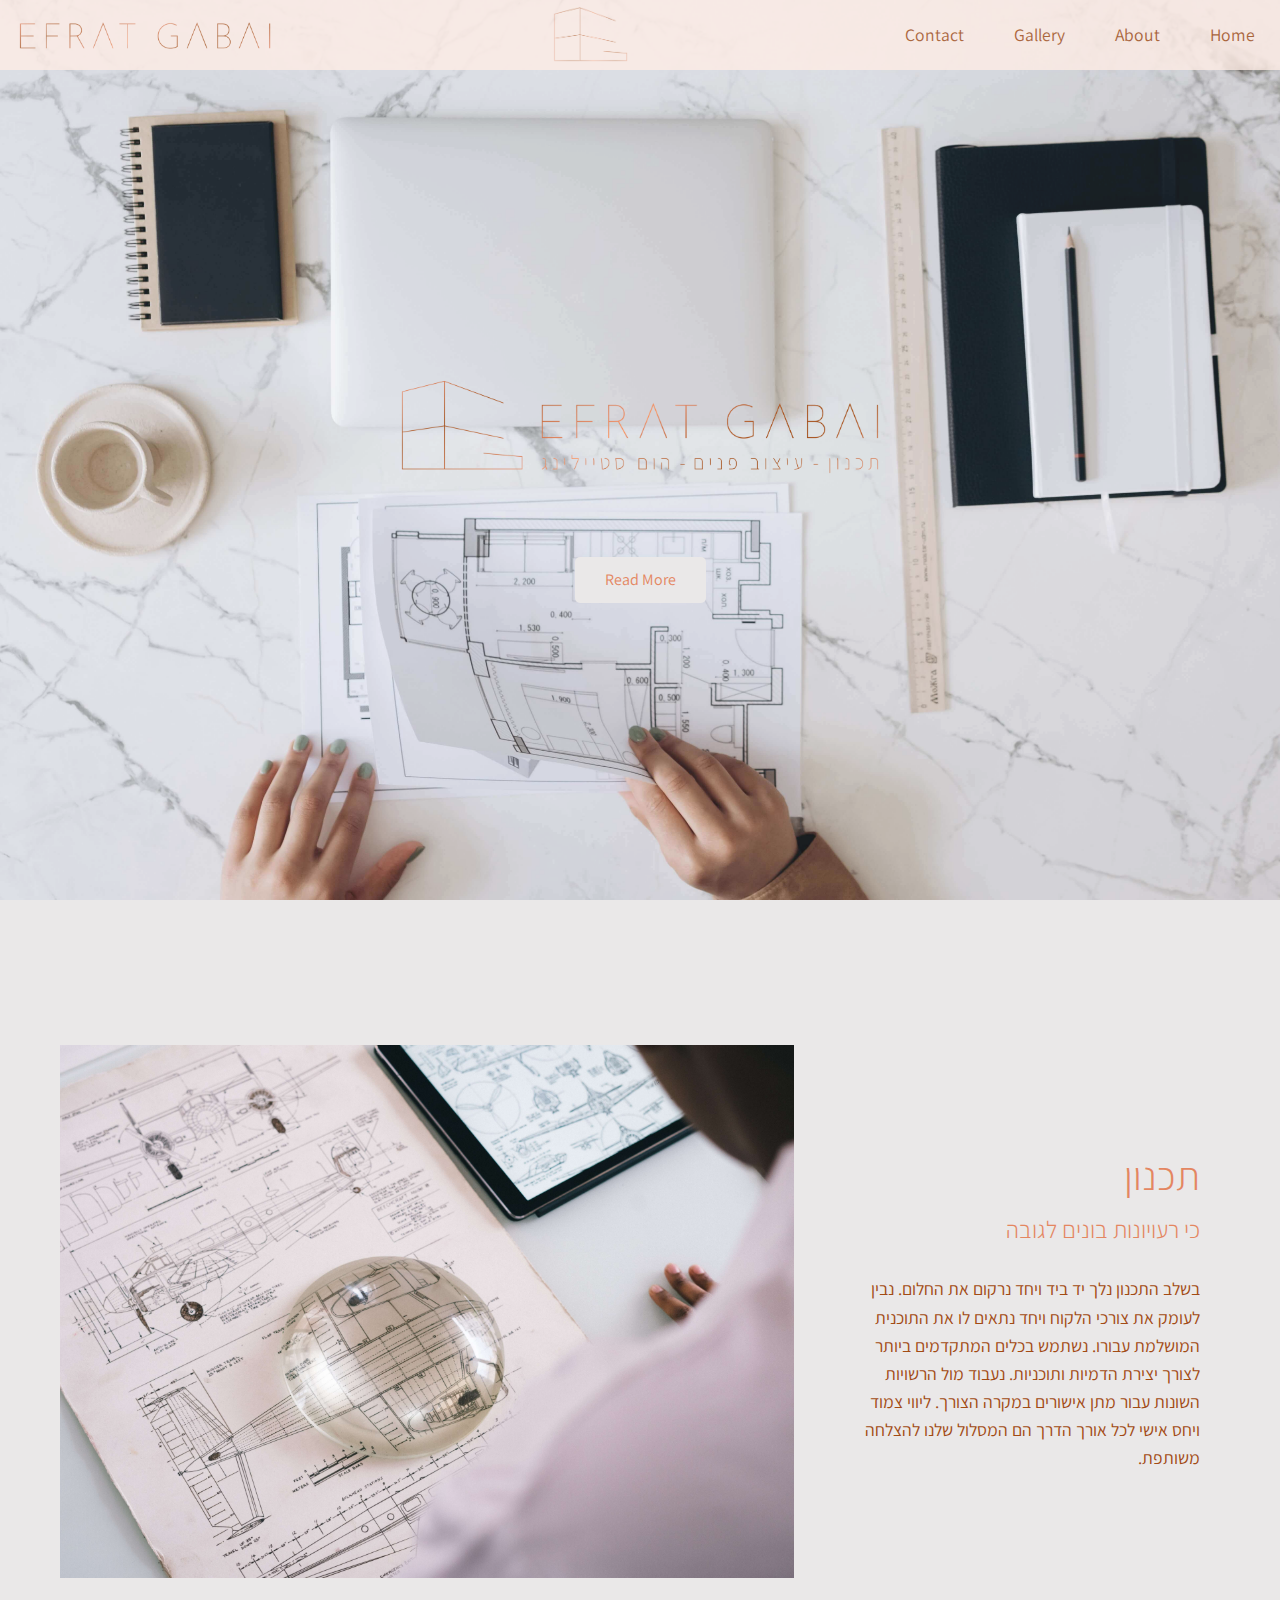
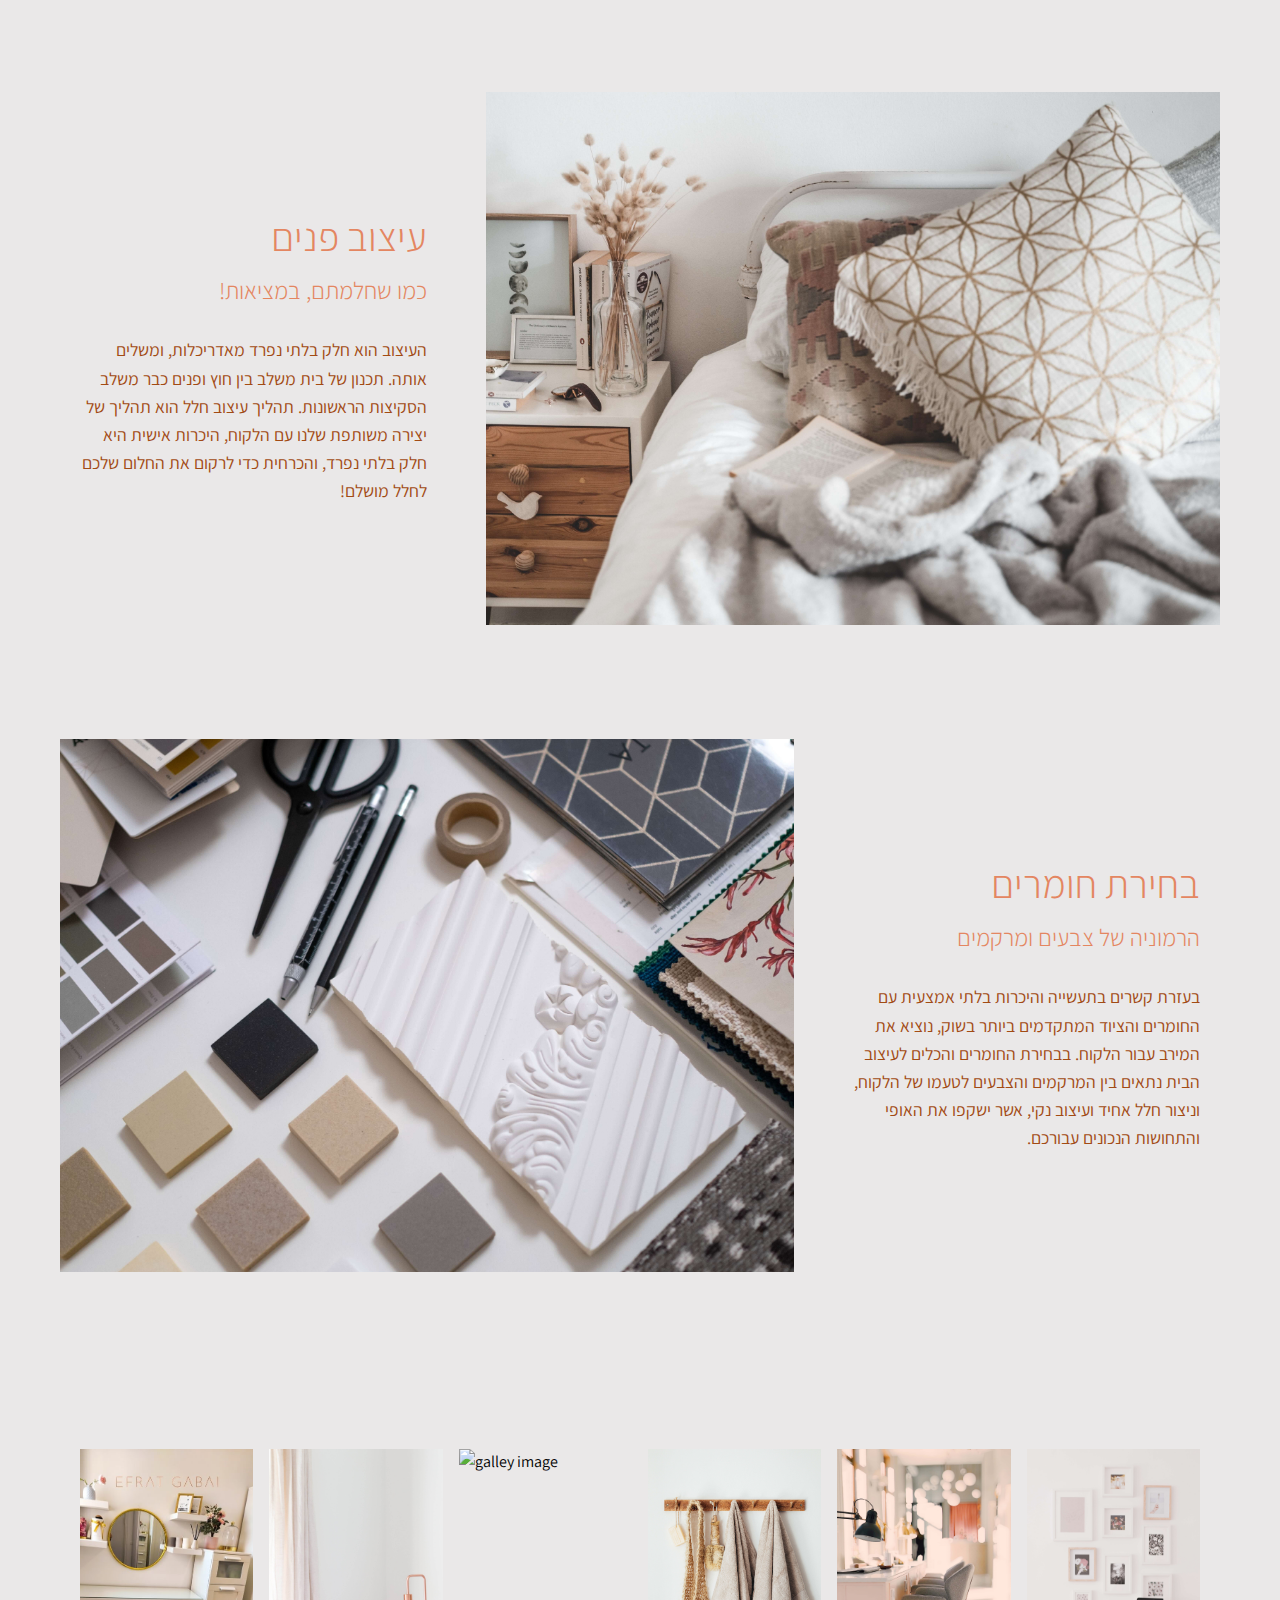
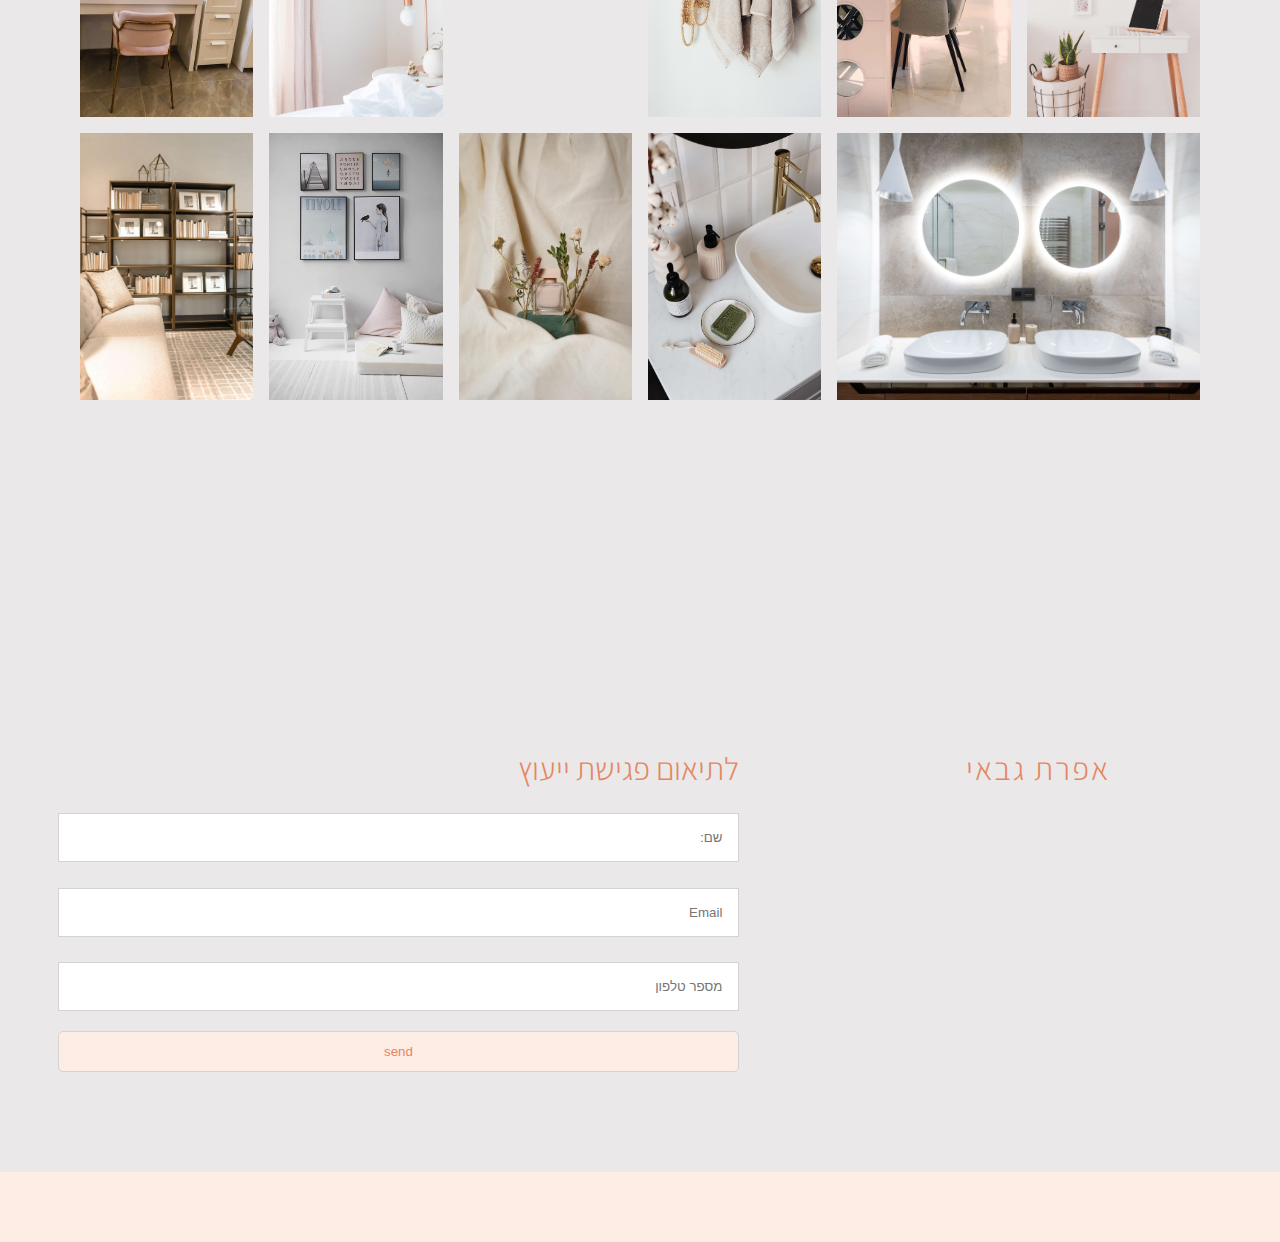
==== commit 78d74c73: "creative writing and responsivnes" ====
--- a/index.html
+++ b/index.html
@@ -42,12 +42,9 @@
         </div>
         <div class="about-tab__text" dir="rtl">
           <h1>תכנון</h1>
-          <h2>מרעיון לביצוע!</h2>
+          <h2>כי רעויונות בונים לגובה</h2>
           <p>
-            Lorem ipsum dolor sit, amet consectetur adipisicing elit. Nihil iure
-            totam soluta. Sequi tenetur assumenda dolore error qui soluta
-            voluptates natus. Assumenda, qui perspiciatis magni facere hic rem
-            eos consequuntur?
+            בשלב התכנון נלך יד ביד ויחד נרקום את החלום. נבין לעומק את צורכי הלקוח ויחד נתאים לו את התוכנית המושלמת עבורו. נשתמש בכלים המתקדמים ביותר לצורך יצירת הדמיות ותוכניות. נעבוד מול הרשויות השונות עבור מתן אישורים במקרה הצורך. ליווי צמוד ויחס אישי לכל אורך הדרך הם המסלול שלנו להצלחה משותפת.
           </p>
         </div>
       </div>
@@ -57,12 +54,9 @@
         </div>
         <div class="about-tab__text" dir="rtl">
           <h1>עיצוב פנים</h1>
-          <h2>Lorem ipsum dolor</h2>
+          <h2>כמו שחלמתם, במציאות!</h2>
           <p>
-            Lorem ipsum dolor sit, amet consectetur adipisicing elit. Nihil iure
-            totam soluta. Sequi tenetur assumenda dolore error qui soluta
-            voluptates natus. Assumenda, qui perspiciatis magni facere hic rem
-            eos consequuntur?
+            העיצוב הוא חלק בלתי נפרד מאדריכלות, ומשלים אותה. תכנון של בית משלב בין חוץ ופנים כבר משלב הסקיצות הראשונות. תהליך עיצוב חלל הוא תהליך של יצירה משותפת שלנו עם הלקוח, היכרות אישית היא חלק בלתי נפרד, והכרחית כדי לרקום את החלום שלכם לחלל מושלם!
           </p>
         </div>
       </div>
@@ -72,12 +66,9 @@
         </div>
         <div class="about-tab__text" dir="rtl">
           <h1>בחירת חומרים</h1>
-          <h2>Lorem ipsum dolor</h2>
+          <h2>הרמוניה של צבעים ומרקמים</h2>
           <p>
-            Lorem ipsum dolor sit, amet consectetur adipisicing elit. Nihil iure
-            totam soluta. Sequi tenetur assumenda dolore error qui soluta
-            voluptates natus. Assumenda, qui perspiciatis magni facere hic rem
-            eos consequuntur?
+             בעזרת קשרים בתעשייה והיכרות בלתי אמצעית עם החומרים והציוד המתקדמים ביותר בשוק, נוציא את המירב עבור הלקוח. בבחירת החומרים והכלים לעיצוב הבית נתאים בין המרקמים והצבעים לטעמו של הלקוח, וניצור חלל אחיד ועיצוב נקי, אשר ישקפו את האופי והתחושות הנכונים עבורכם.
           </p>
         </div>
     </section>
--- a/styles/util.css
+++ b/styles/util.css
@@ -23,6 +23,7 @@
 
 .btn:hover {
   opacity: 0.8;
+  transition: all 0.3s;
 }
 
 /* i {
--- a/styles/styles.css
+++ b/styles/styles.css
@@ -211,6 +211,7 @@
 .about-tab__text h1 {
   font-size: 2.5rem;
   padding-bottom: 1rem;
+  margin: 0;
 }
 .about-tab__text h2 {
   padding-bottom: 2rem;
@@ -368,6 +369,10 @@
   grid-gap: 1rem;
 }
 
+.gallery__pic:nth-child(11) {
+  grid-column: 5 / span 2;
+}
+
 .gallery h1 {
   color: var(--color_1);
   font-size: 2.5rem;
@@ -532,5 +537,6 @@
 
   .contact__callback {
     height: 40vh;
-  }
-}
+    text-align: center;
+  }
+}
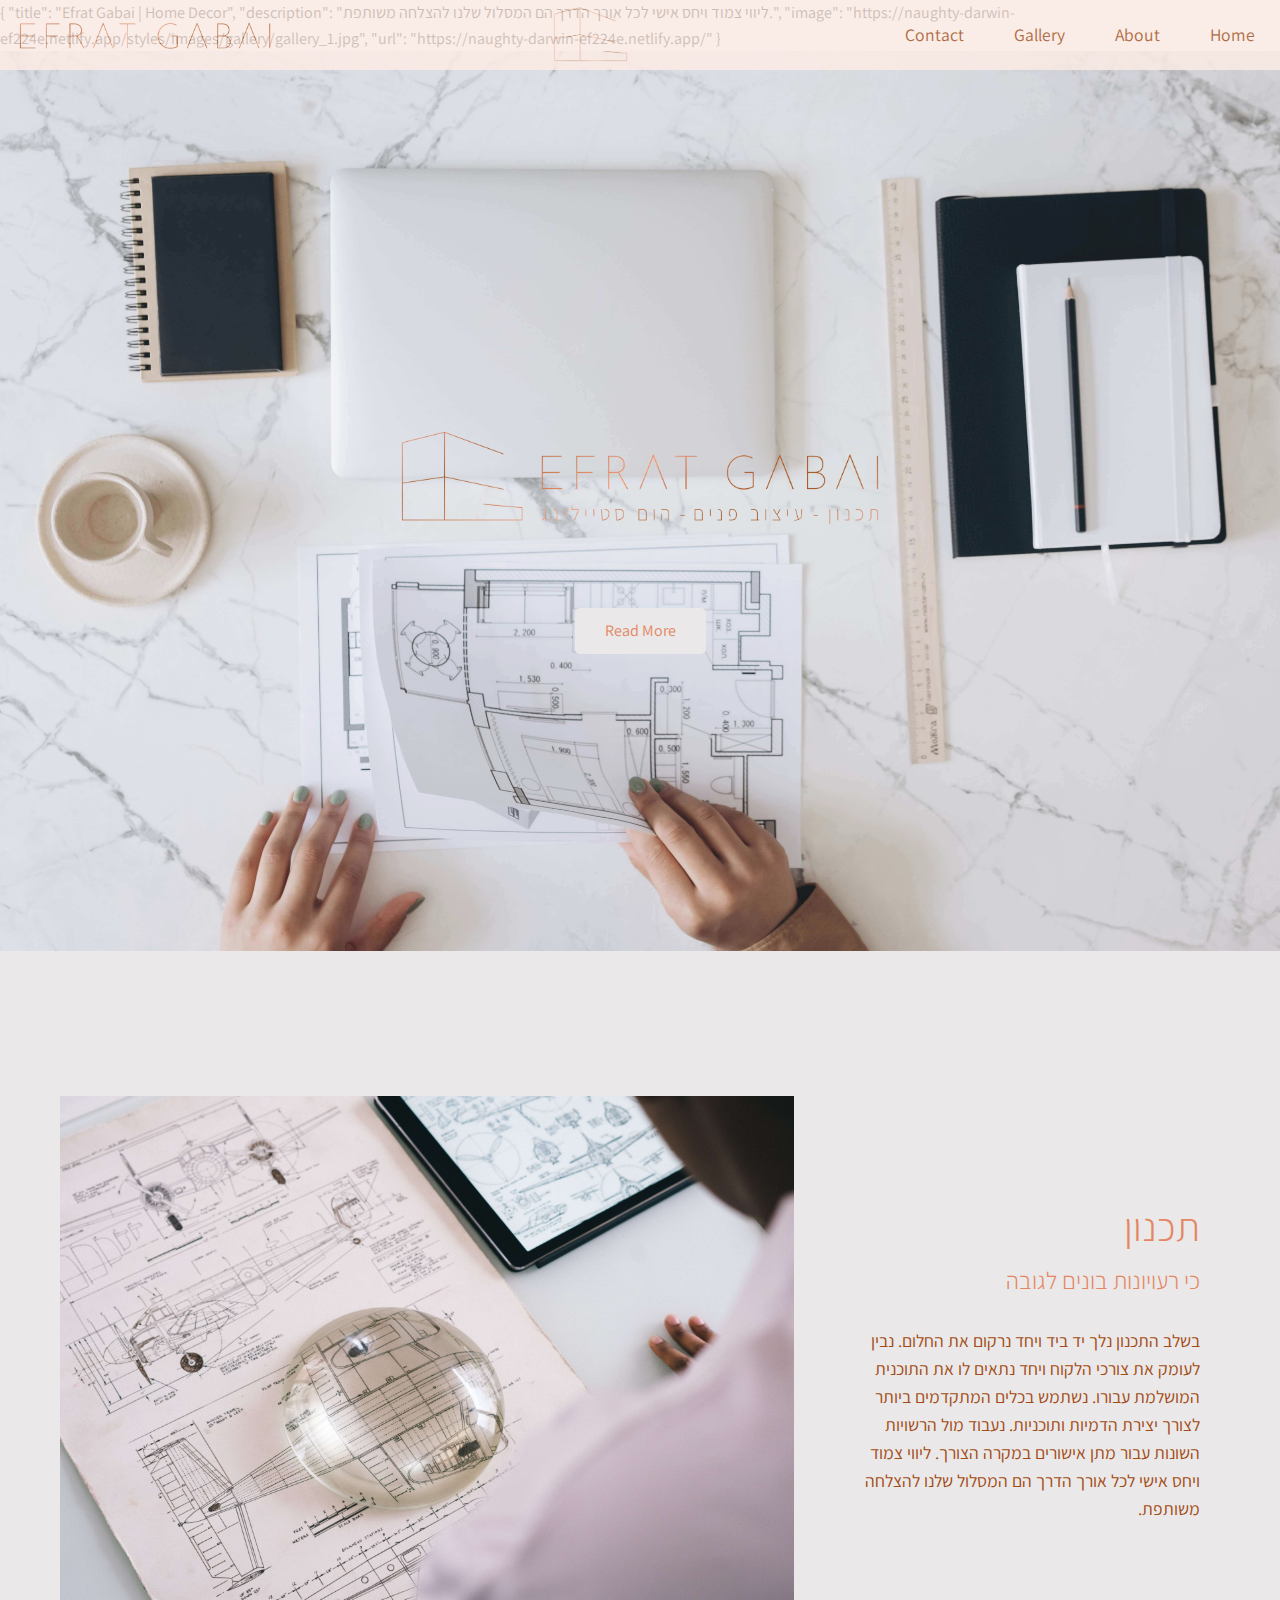
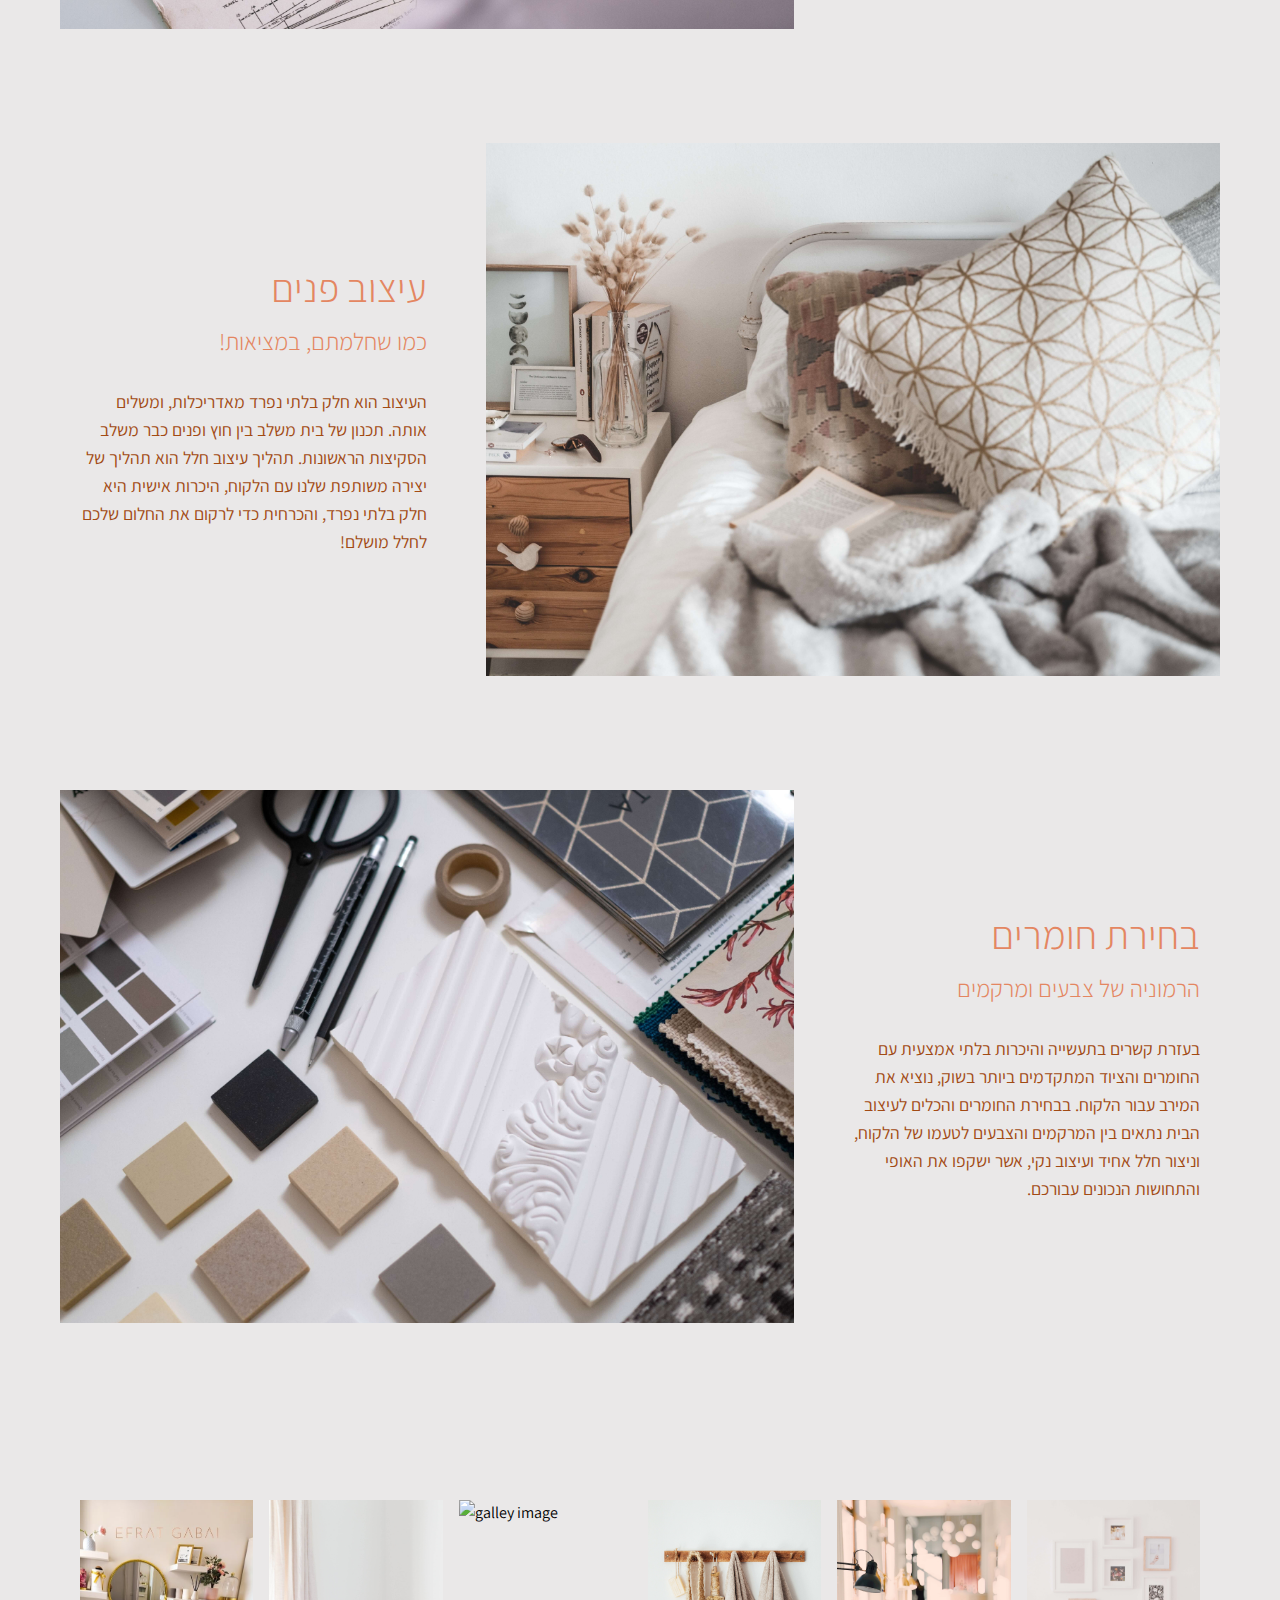
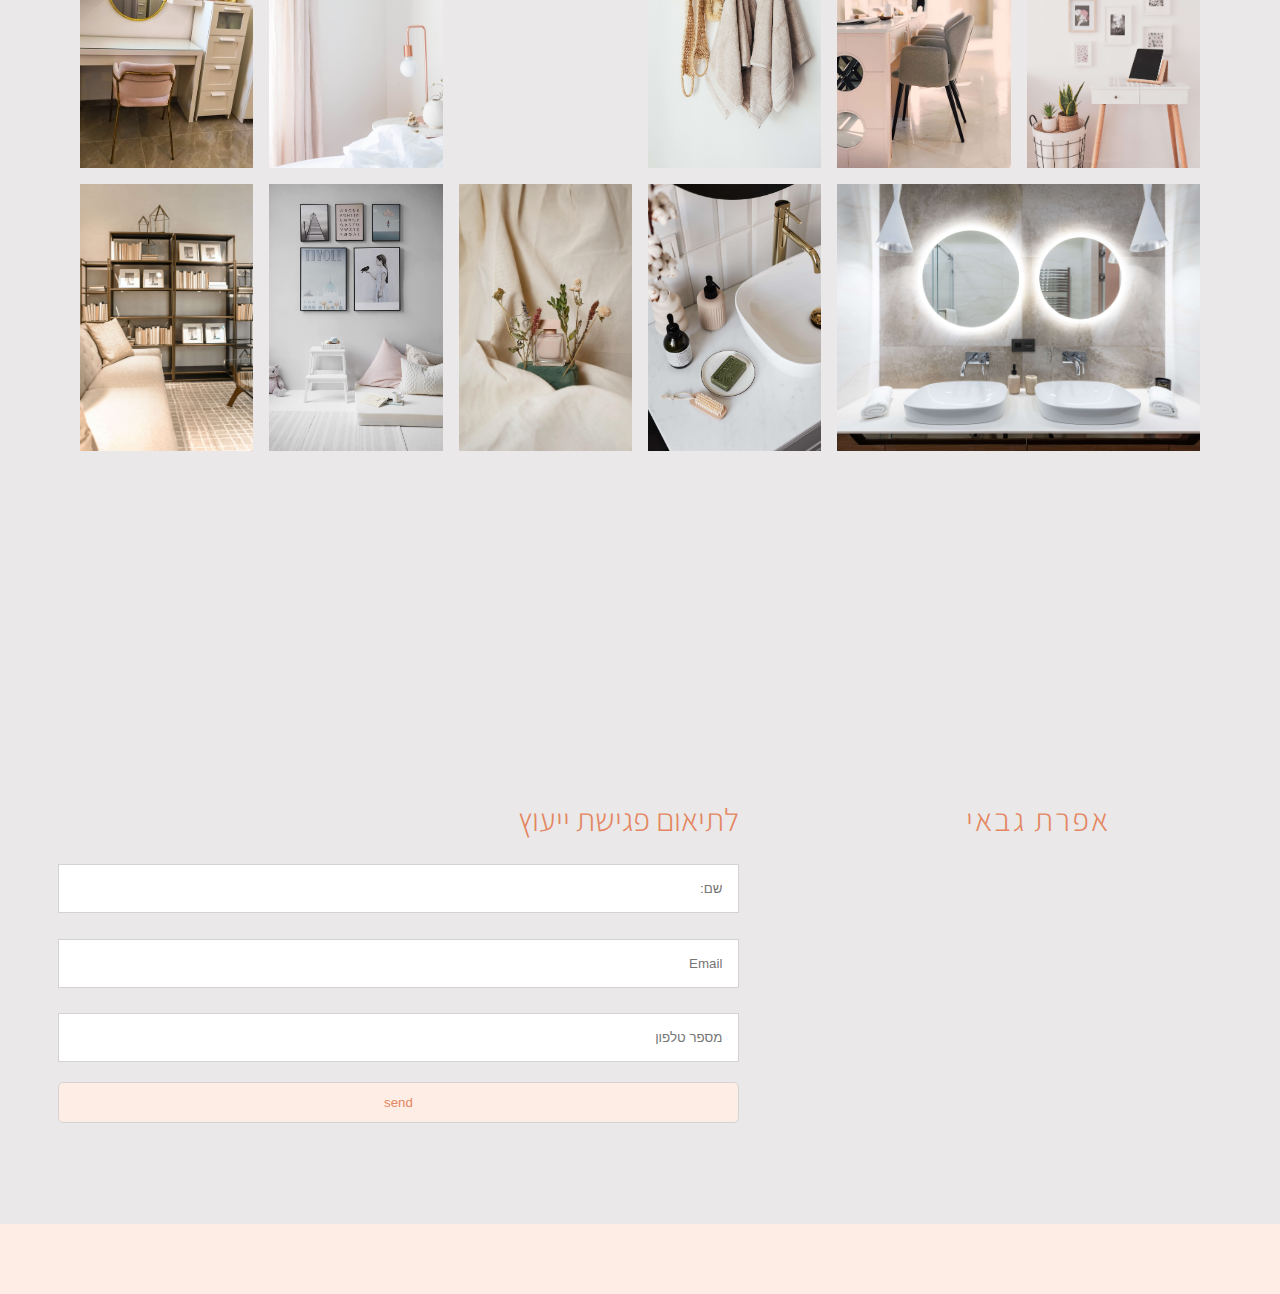
==== commit 4aaeb705: "meta" ====
--- a/index.html
+++ b/index.html
@@ -16,6 +16,12 @@
     <link rel="stylesheet" href="/styles/util.css" />
     <link rel="stylesheet" href="/styles/styles.css" />
     <title>Efrat Gabai | Home Decor</title>
+    {
+      "title": "Efrat Gabai | Home Decor",
+      "description": "ליווי צמוד ויחס אישי לכל אורך הדרך הם המסלול שלנו להצלחה משותפת.",
+      "image": "https://naughty-darwin-ef224e.netlify.app/styles/images/gallery/gallery_1.jpg",
+      "url": "https://naughty-darwin-ef224e.netlify.app/"
+    }
   </head>
   <body>
     <header class="home" id="home">
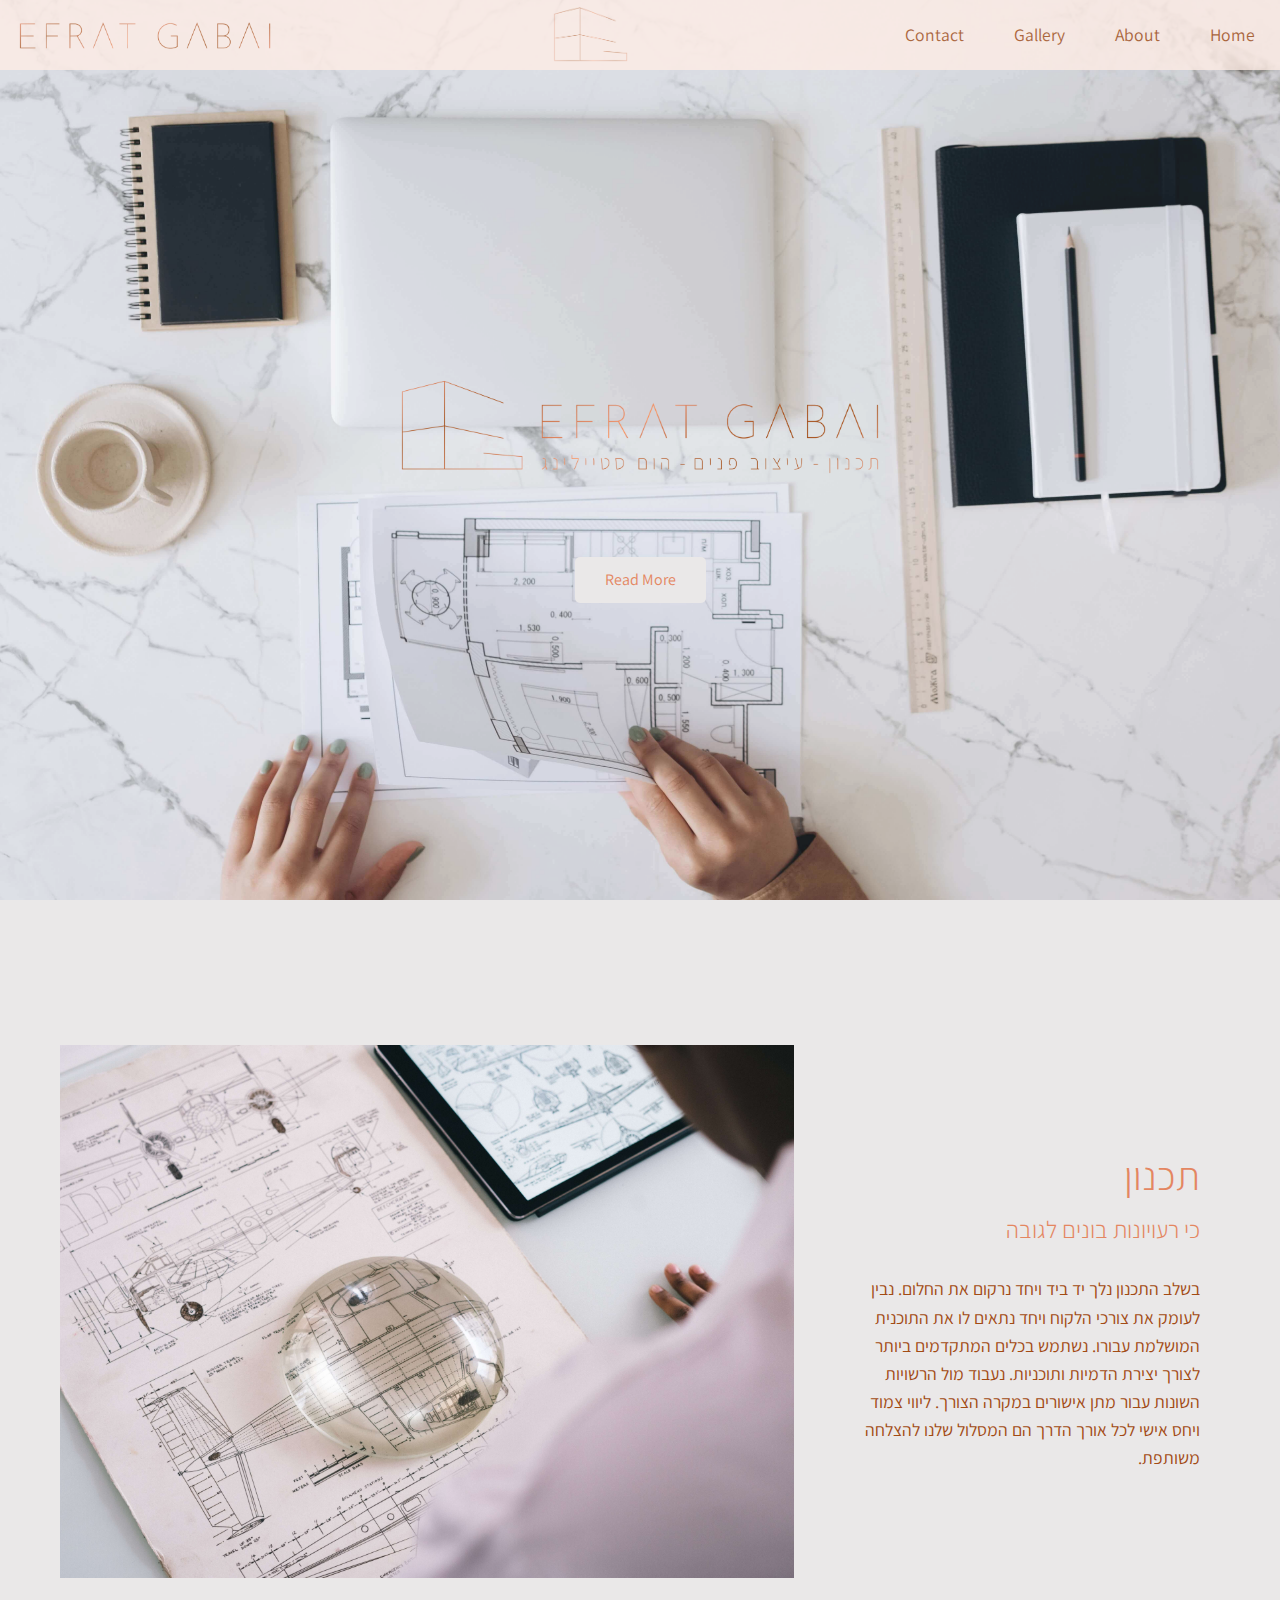
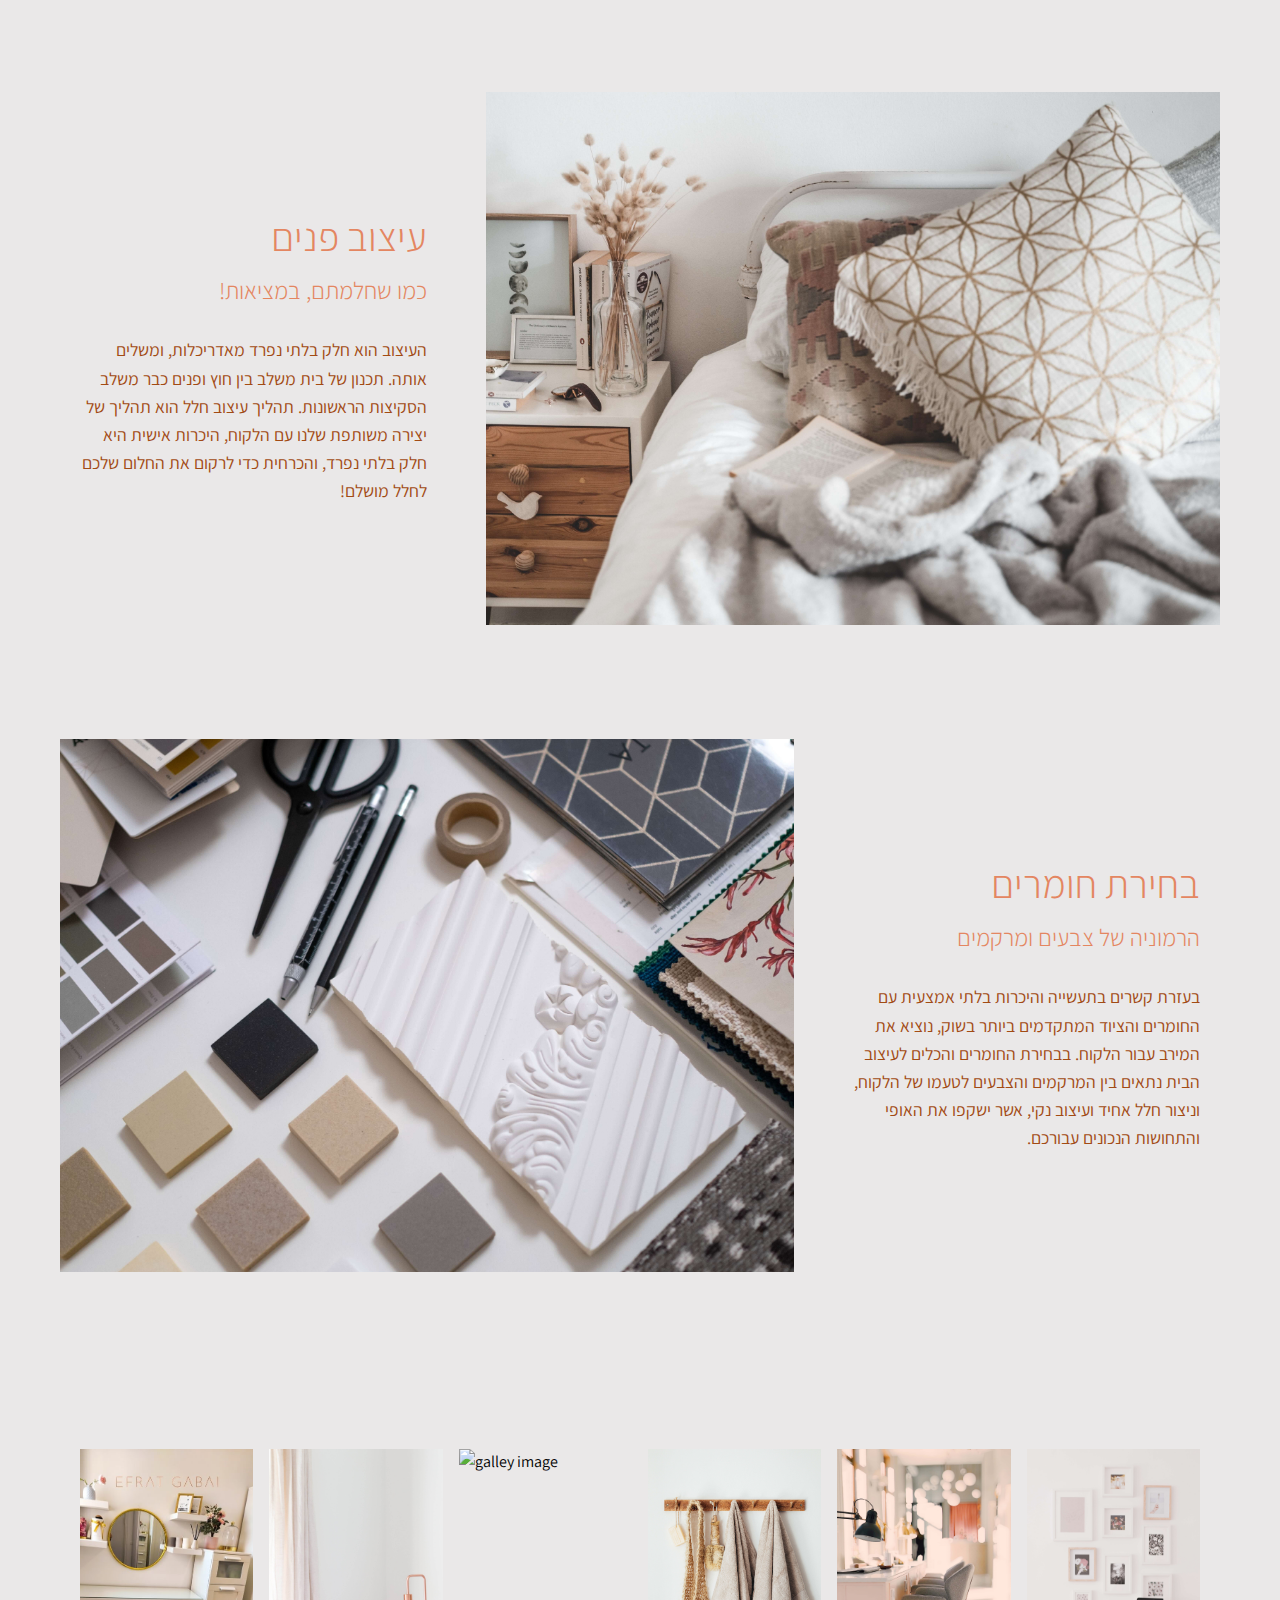
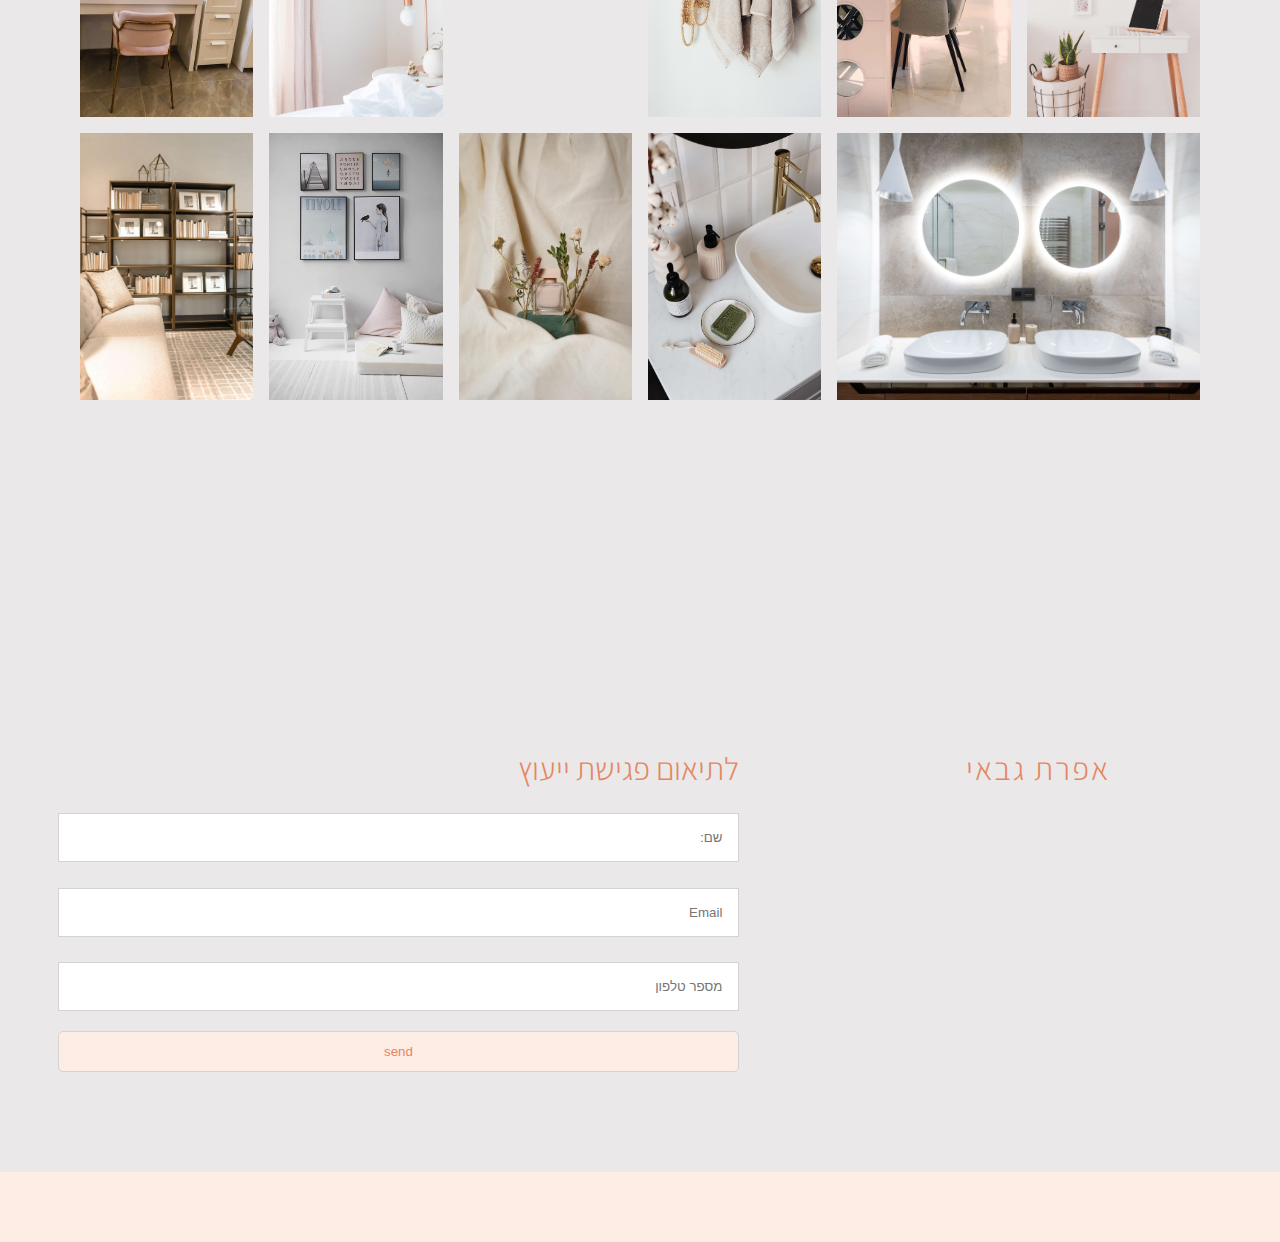
==== commit c6d41c95: "remove some meta" ====
--- a/index.html
+++ b/index.html
@@ -16,12 +16,6 @@
     <link rel="stylesheet" href="/styles/util.css" />
     <link rel="stylesheet" href="/styles/styles.css" />
     <title>Efrat Gabai | Home Decor</title>
-    {
-      "title": "Efrat Gabai | Home Decor",
-      "description": "ליווי צמוד ויחס אישי לכל אורך הדרך הם המסלול שלנו להצלחה משותפת.",
-      "image": "https://naughty-darwin-ef224e.netlify.app/styles/images/gallery/gallery_1.jpg",
-      "url": "https://naughty-darwin-ef224e.netlify.app/"
-    }
   </head>
   <body>
     <header class="home" id="home">
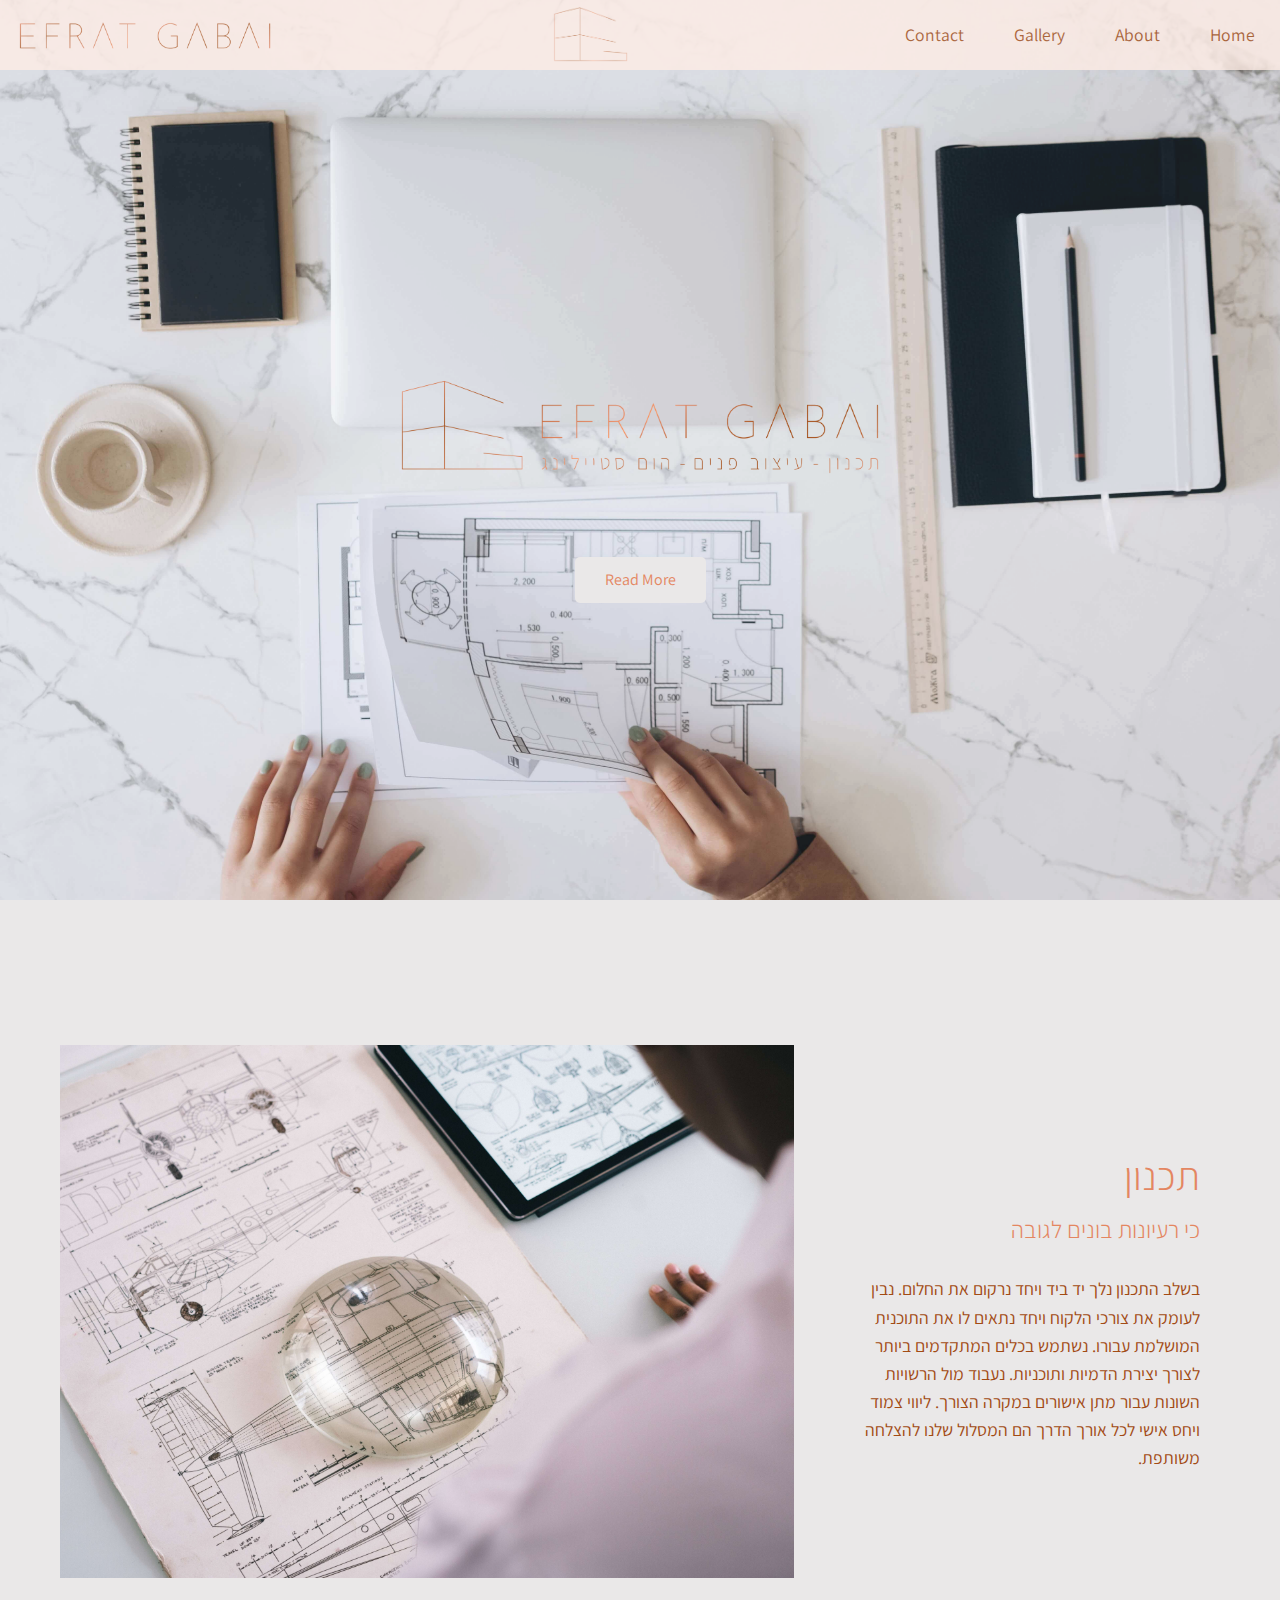
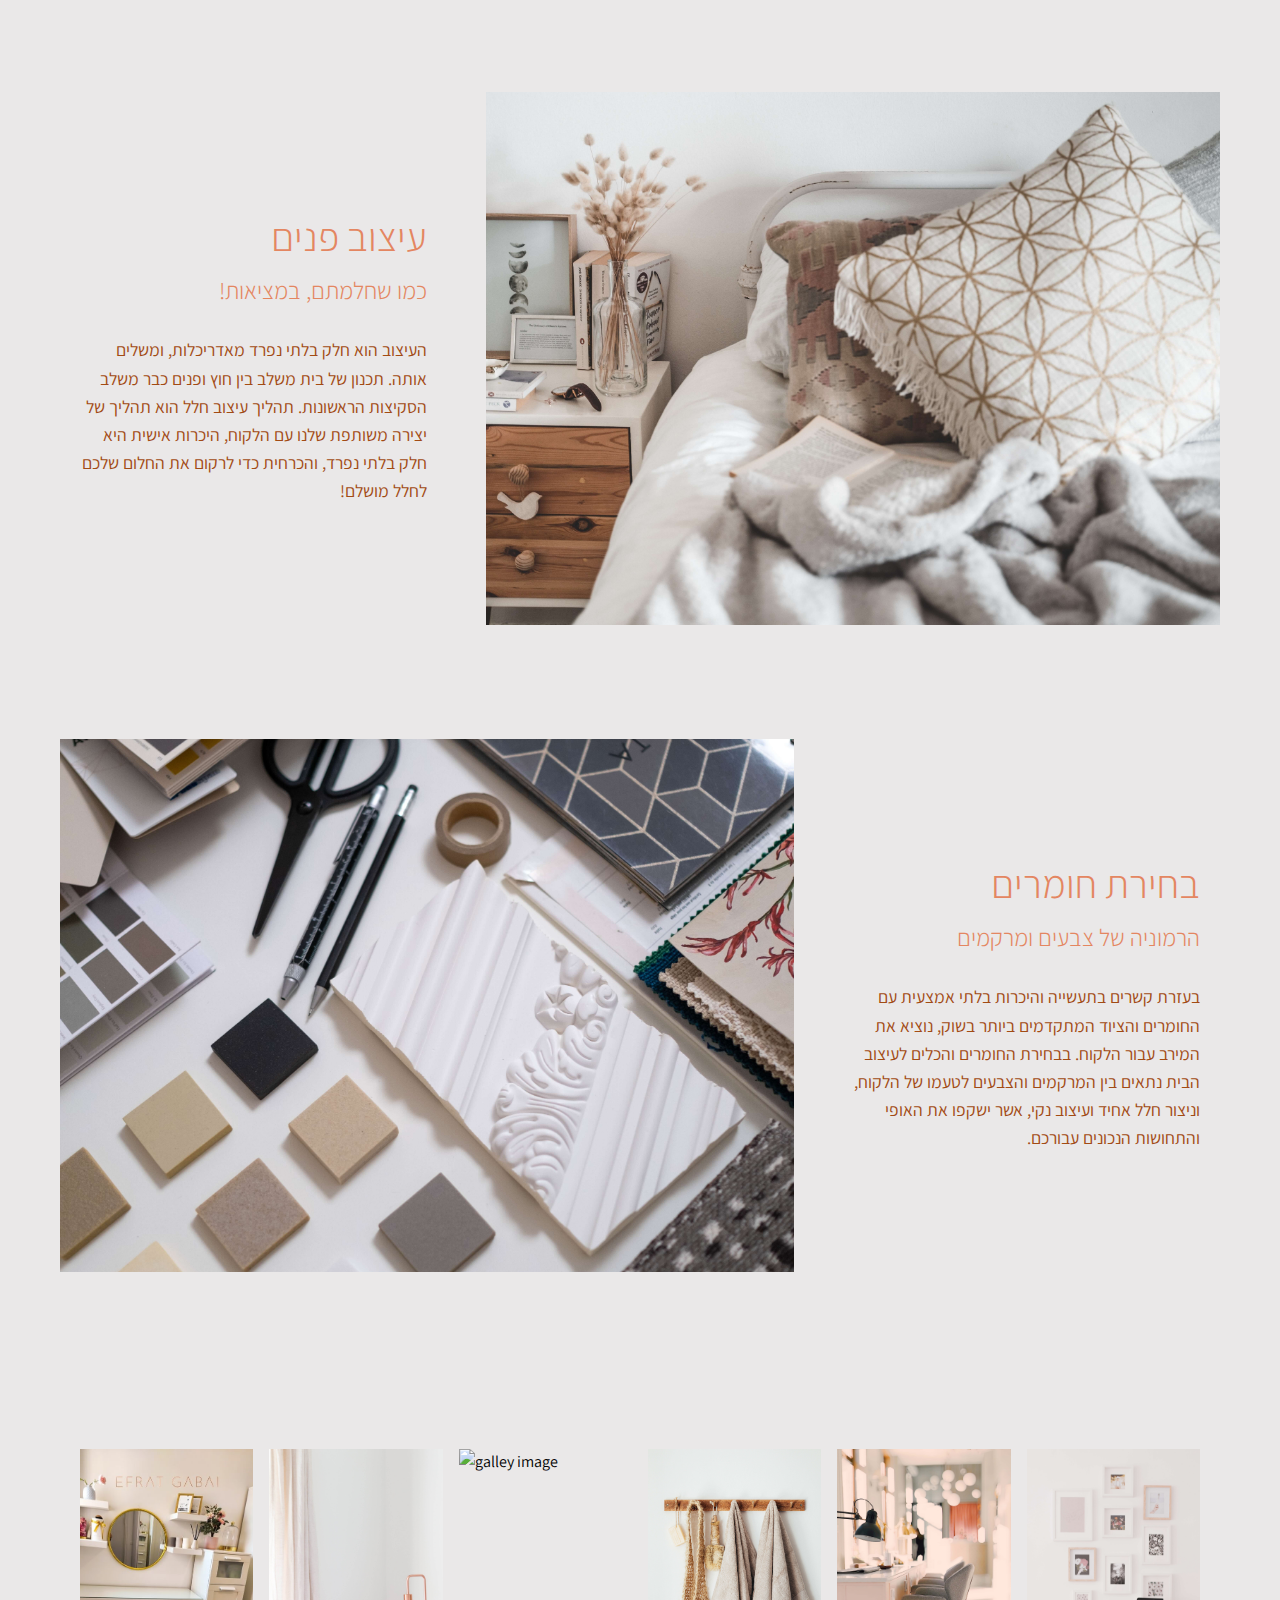
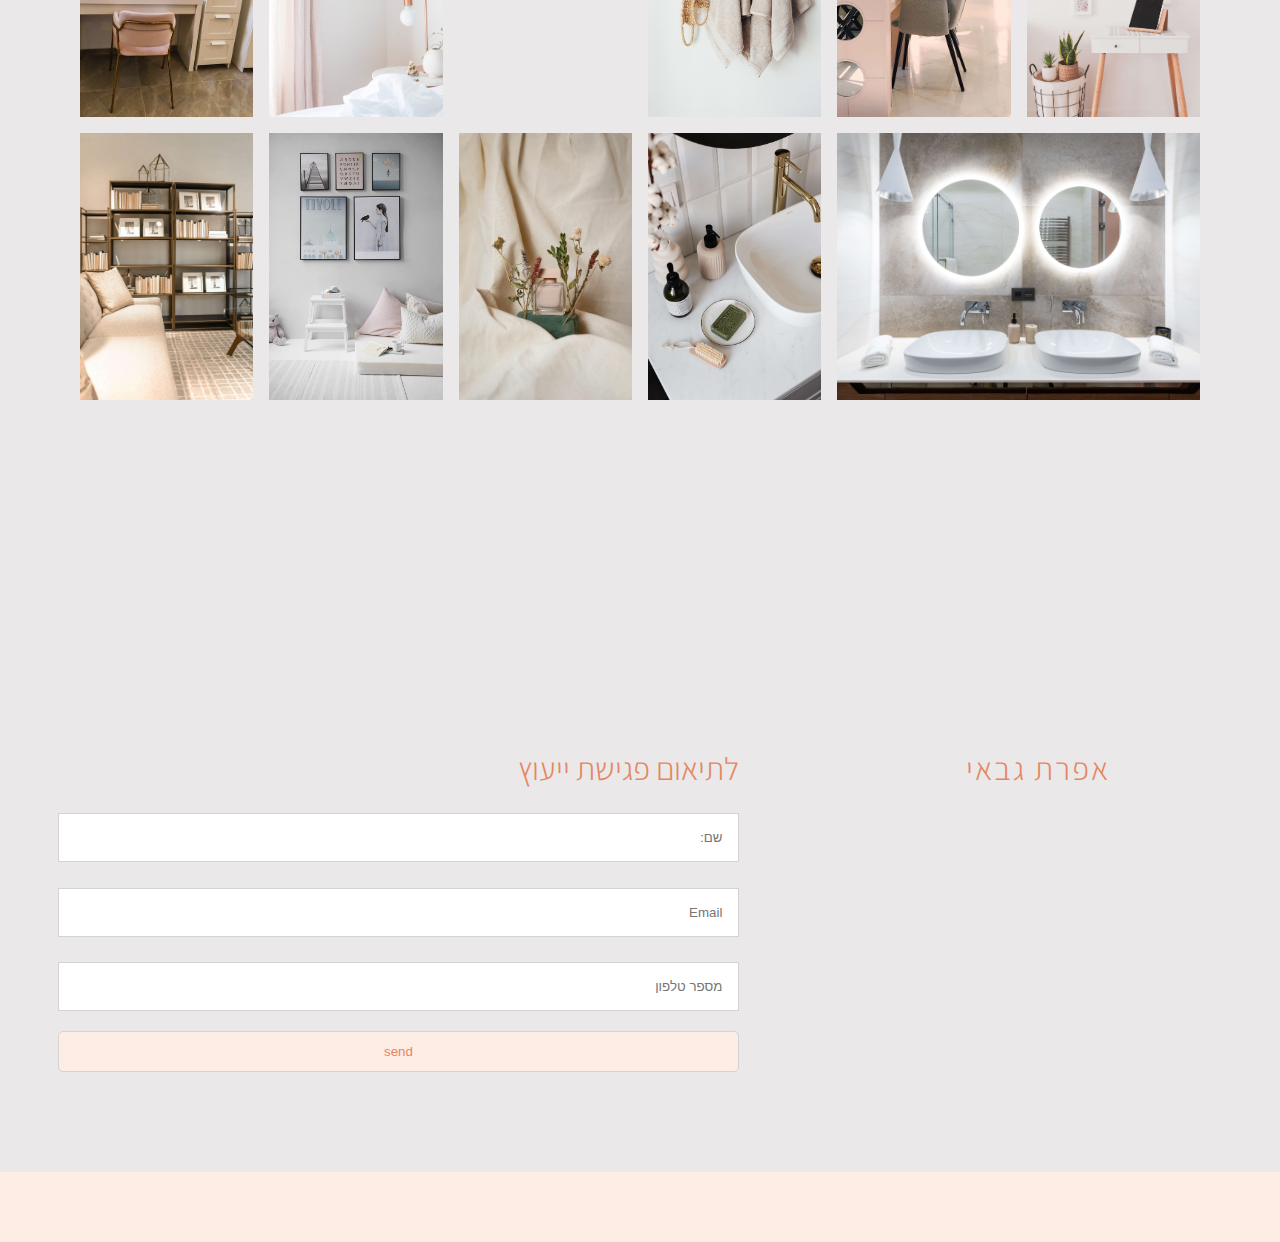
==== commit 0c08712e: "fixed typo in content" ====
--- a/index.html
+++ b/index.html
@@ -42,7 +42,7 @@
         </div>
         <div class="about-tab__text" dir="rtl">
           <h1>תכנון</h1>
-          <h2>כי רעויונות בונים לגובה</h2>
+          <h2>כי רעיונות בונים לגובה</h2>
           <p>
             בשלב התכנון נלך יד ביד ויחד נרקום את החלום. נבין לעומק את צורכי הלקוח ויחד נתאים לו את התוכנית המושלמת עבורו. נשתמש בכלים המתקדמים ביותר לצורך יצירת הדמיות ותוכניות. נעבוד מול הרשויות השונות עבור מתן אישורים במקרה הצורך. ליווי צמוד ויחס אישי לכל אורך הדרך הם המסלול שלנו להצלחה משותפת.
           </p>
--- a/styles/styles.css
+++ b/styles/styles.css
@@ -1,3 +1,4 @@
+
 * {
   margin: 0;
   padding: 0;
